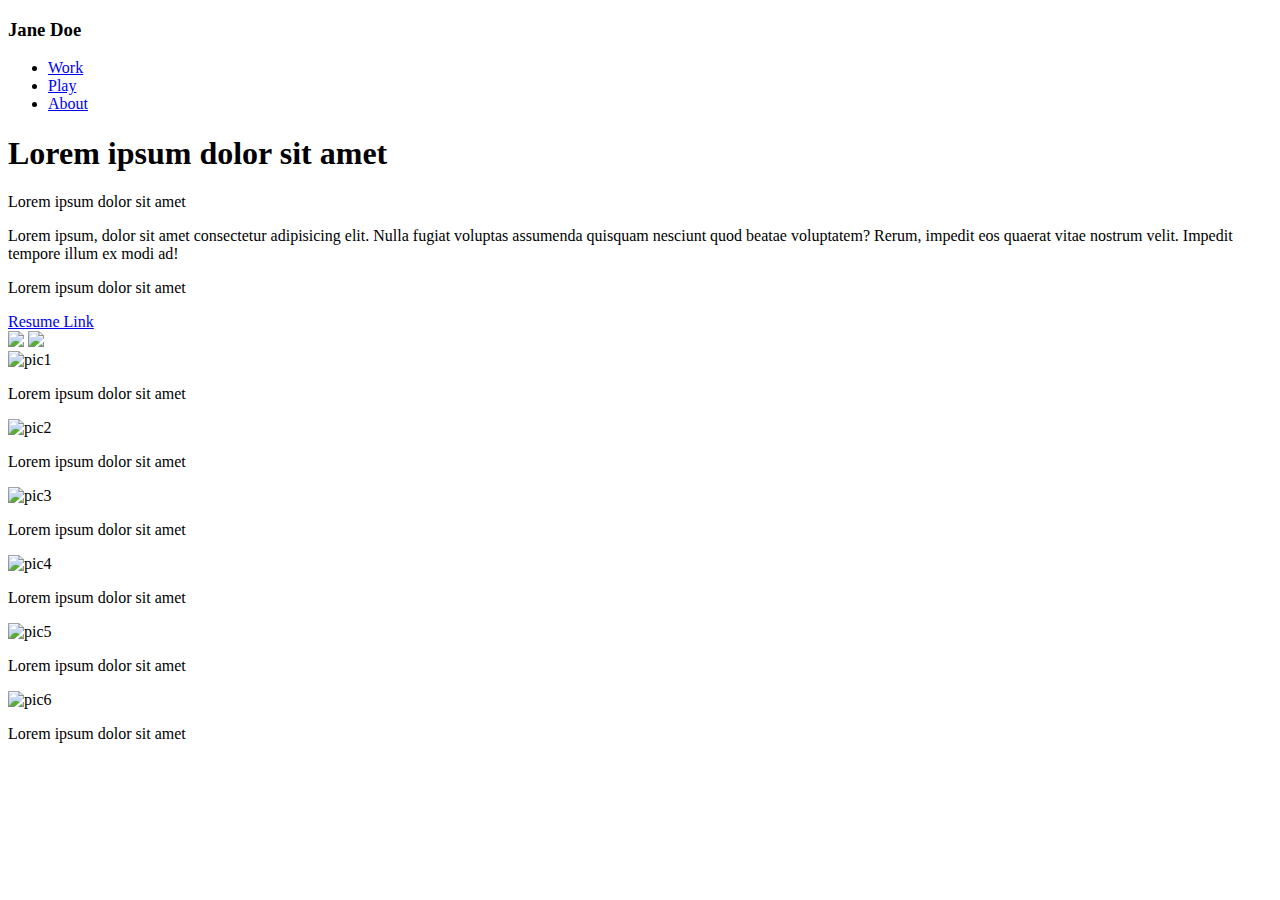
==== index.html @ a834010e "Mobile version 1s Draft" ====
<!DOCTYPE html>
<html lang="en">
<head>
    <meta charset="UTF-8">
    <meta name="viewport" content="width=device-width, initial-scale=1.0">
    <title>Persona</title>
    <link rel="stylesheet" href="./styles/styles.css">
</head>
<main>
    <body background="">
        <nav class="nav-bar">
            <div><h3>Jane Doe</h3></div>
            <div > 
                <ul>
                    <li><a href="#">Work</a></li>
                    <li><a href="#">Play</a></li>
                    <li><a href="#">About</a></li>
                </ul>
            </div>
        </nav>
        <header>
            <!-- __________________________________________________ -->
            <!-- __________________________________________________ -->
            <div>
                <h1>Lorem ipsum dolor sit amet </h1>
                <p>Lorem ipsum dolor sit amet</p>
                <p>Lorem ipsum, dolor sit amet consectetur adipisicing elit. Nulla fugiat voluptas assumenda quisquam nesciunt quod beatae voluptatem? Rerum, impedit eos quaerat vitae nostrum velit. Impedit tempore illum ex modi ad!</p>
                <p>Lorem ipsum dolor sit amet</p>
                <a href="#">Resume Link</a>
            </div>
            <!-- __________________________________________________ -->

            <div class="social-Media-pics">
                <img src="./images/placeholder-2.png"/>
                <img src="./images/placeholder-2.png"/>
            </div>
            <!-- __________________________________________________ -->
            <!-- __________________________________________________ -->
        </header>

        <section class="Case-study-pics"> 
            <div>
                <img src="./images/placeholder-2.png", alt="pic1">
                <p>Lorem ipsum dolor sit amet</p>
            </div>
            <div>
                <img src="./images/placeholder-2.png", alt="pic2">
                <p>Lorem ipsum dolor sit amet</p>
            </div>
            <div>
                <img src="./images/placeholder-2.png", alt="pic3">
                <p>Lorem ipsum dolor sit amet</p>
            </div>
            <div>  
                <img src="./images/placeholder-2.png", alt="pic4">
                <p>Lorem ipsum dolor sit amet</p>
            </div>
            <div>
                <img src="./images/placeholder-2.png", alt="pic5">
                <p>Lorem ipsum dolor sit amet</p>
            </div>
            <div>  
                <img src="./images/placeholder-2.png", alt="pic6">
                <p>Lorem ipsum dolor sit amet</p>
            </div>    
            <!-- __________________________________________________ -->
            <!-- __________________________________________________ -->
        </div>

        <section 1>
            
        </section>
        
    </body>
</main>

</html>
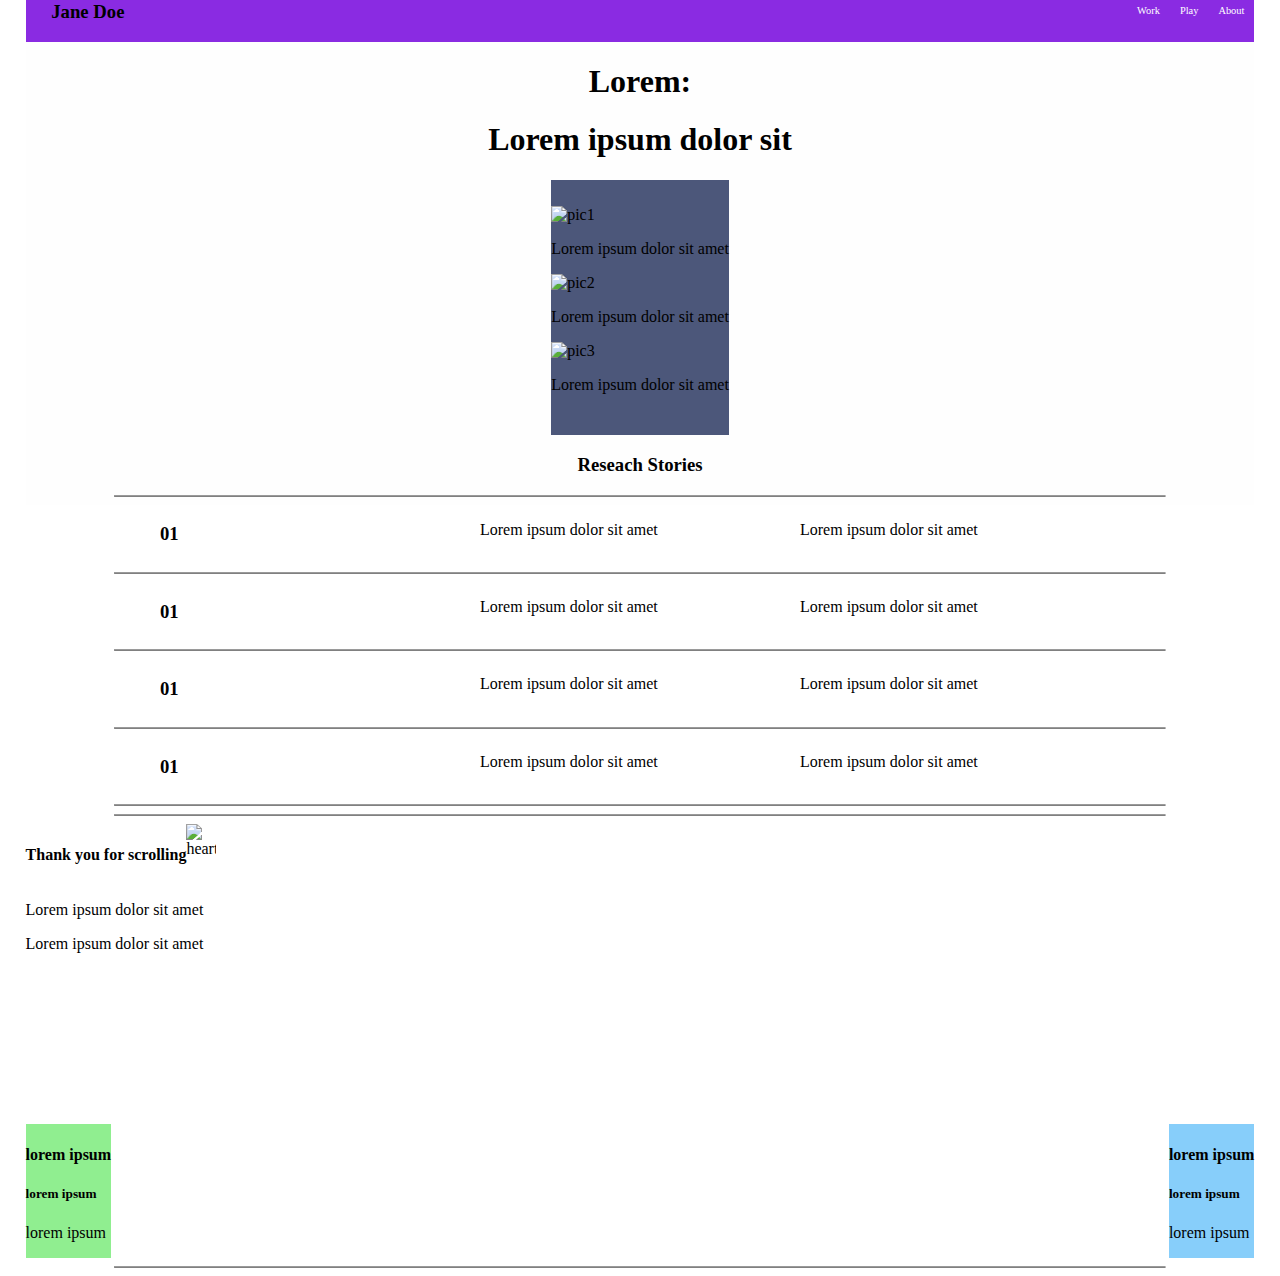
==== commit 8898aa0f: "About page - mobile" ====
--- a/index.html
+++ b/index.html
@@ -3,11 +3,13 @@
 <head>
     <meta charset="UTF-8">
     <meta name="viewport" content="width=device-width, initial-scale=1.0">
-    <title>Persona</title>
+    <title>Home</title>
     <link rel="stylesheet" href="./styles/styles.css">
 </head>
 <main>
-    <body background="">
+    <body">
+        
+        
         <nav class="nav-bar">
             <div><h3>Jane Doe</h3></div>
             <div > 
@@ -18,59 +20,109 @@
                 </ul>
             </div>
         </nav>
-        <header>
-            <!-- __________________________________________________ -->
-            <!-- __________________________________________________ -->
-            <div>
-                <h1>Lorem ipsum dolor sit amet </h1>
-                <p>Lorem ipsum dolor sit amet</p>
-                <p>Lorem ipsum, dolor sit amet consectetur adipisicing elit. Nulla fugiat voluptas assumenda quisquam nesciunt quod beatae voluptatem? Rerum, impedit eos quaerat vitae nostrum velit. Impedit tempore illum ex modi ad!</p>
-                <p>Lorem ipsum dolor sit amet</p>
-                <a href="#">Resume Link</a>
+
+        <!-- ______________________End of nav-bar____________________________ -->
+
+                    <!-- _______________________Main block for Flex___________________________ -->
+    <div class="Main-block-content">
+                <!-- ______________________Header ____________________________ -->
+                <header>
+
+                    <div>
+                        <h1>Lorem:</h1>
+                        <h1>Lorem ipsum dolor sit <h1>               
+                    </div>
+                    <!-- __________________________________________________ -->
+                </header>
+
+                <div class="Case-study-pics"> 
+                    <div>
+                        <img src="./images/placeholder-2.png", alt="pic1">
+                        <p>Lorem ipsum dolor sit amet</p>
+                    </div>
+                    <div>
+                        <img src="./images/placeholder-2.png", alt="pic2">
+                        <p>Lorem ipsum dolor sit amet</p>
+                    </div>
+                    <div>
+                        <img src="./images/placeholder-2.png", alt="pic3">
+                        <p>Lorem ipsum dolor sit amet</p>
+                    </div>
+                    
+                    <!-- __________________________________________________ -->
+                    <!-- __________________________________________________ -->
+                </div>
+
+                <section class="reseach-stories-section">
+                    
+                    <div class="reseach-stories"><h3>Reseach Stories</h3></div>
+                    <hr>
+        </div>
+            
+            <!-- flex box aplied -->
+            <div class="substory-index">
+                <div class="column-1">   <h3>01</h3>   </div>
+                <div class="column-1"> <p>Lorem ipsum dolor sit amet</p></div>
+                <div class="column-1"><p>Lorem ipsum dolor sit amet</p></div>
             </div>
-            <!-- __________________________________________________ -->
+            <!-- -------- -->
+            <hr>
+             <!-- flex box aplied -->
+             <div class="substory-index">
+                <div class="column-1">   <h3>01</h3>   </div>
+                <div class="column-1"> <p>Lorem ipsum dolor sit amet</p></div>
+                <div class="column-1"><p>Lorem ipsum dolor sit amet</p></div>
+            </div>
+            <!-- -------- -->
+            <hr>
+             <!-- flex box aplied -->
+             <div class="substory-index">
+                <div class="column-1">   <h3>01</h3>   </div>
+                <div class="column-1"> <p>Lorem ipsum dolor sit amet</p></div>
+                <div class="column-1"><p>Lorem ipsum dolor sit amet</p></div>
+            </div>
+           <!-- -------- -->
+            <hr>
+             <!-- flex box aplied -->
+             <div class="substory-index">
+                <div class="column-1">   <h3>01</h3>   </div>
+                <div class="column-1"> <p>Lorem ipsum dolor sit amet</p></div>
+                <div class="column-1"><p>Lorem ipsum dolor sit amet</p></div>
+            </div>
+            <hr>
+            <hr>
+           <!-- -------- -->
+        </section>
+       
+        <section class="thank-you-for-scrolling">
+            <div class="flexBox-story">
+                
+                <div><h4>Thank you for scrolling</h4></div>
+                <img id="hearth" src="./images/placeholder-2.png", alt="heart"/>
+            </div>
+            <div><p>Lorem ipsum dolor sit amet</p></div>
+            <div><p>Lorem ipsum dolor sit amet</p><div>
+        </section>
 
-            <div class="social-Media-pics">
-                <img src="./images/placeholder-2.png"/>
-                <img src="./images/placeholder-2.png"/>
+        <footer>
+            <div class="footer1">
+                <h4>lorem ipsum</h4>
+                <h5>lorem ipsum</h5>
+                <p>lorem ipsum</p>
             </div>
-            <!-- __________________________________________________ -->
-            <!-- __________________________________________________ -->
-        </header>
-
-        <section class="Case-study-pics"> 
-            <div>
-                <img src="./images/placeholder-2.png", alt="pic1">
-                <p>Lorem ipsum dolor sit amet</p>
+            <div class="footer2">
+                <h4>lorem ipsum</h4>
+                <h5>lorem ipsum</h5>
+                <p>lorem ipsum</p>
             </div>
-            <div>
-                <img src="./images/placeholder-2.png", alt="pic2">
-                <p>Lorem ipsum dolor sit amet</p>
-            </div>
-            <div>
-                <img src="./images/placeholder-2.png", alt="pic3">
-                <p>Lorem ipsum dolor sit amet</p>
-            </div>
-            <div>  
-                <img src="./images/placeholder-2.png", alt="pic4">
-                <p>Lorem ipsum dolor sit amet</p>
-            </div>
-            <div>
-                <img src="./images/placeholder-2.png", alt="pic5">
-                <p>Lorem ipsum dolor sit amet</p>
-            </div>
-            <div>  
-                <img src="./images/placeholder-2.png", alt="pic6">
-                <p>Lorem ipsum dolor sit amet</p>
-            </div>    
-            <!-- __________________________________________________ -->
-            <!-- __________________________________________________ -->
+            
+        </footer>
+        <div>
+            <hr>
         </div>
 
-        <section 1>
-            
-        </section>
-        
+
+    
     </body>
 </main>
 
--- a/styles/styles.css
+++ b/styles/styles.css
@@ -0,0 +1,212 @@
+body{
+    margin:0;
+    padding:0 2vw;
+}
+.Main-block-content{
+    
+    display: flex;
+    flex-flow: column;
+    align-items: center;
+    margin:0;
+    background-color:#fefefe;
+
+}
+
+
+.nav-bar{
+    background-color: blueviolet;
+    display: flex;
+    justify-content: space-between;
+}
+
+.nav-bar ul {
+    margin-top: 0;
+    display: flex;
+    justify-content: space-around;
+    list-style-type: none;
+
+}
+
+.nav-bar h3{
+    margin-top: 0.1vh;
+    margin-left: 2vw;
+}
+
+.nav-bar a{
+    font-size: 1.3ch;
+    color: white;
+    padding: 10px;
+    text-decoration: none;
+}
+
+
+section {
+    margin: 0;
+    padding: 0;
+}
+header{
+    /* height: 30vh; */
+}
+
+h1{
+    text-align: center;
+}
+ 
+ header p{
+    text-align: center;
+}
+
+#justify-text-mobile{
+    padding: 3vw;
+    text-align: justify;
+}
+
+
+header:nth-child(2){
+    text-align: center;
+}
+
+.Case-study-pics{
+    background-color:rgb(76, 87, 122);
+    padding: 2vw 0;
+    display: flex;
+    flex-direction: column;
+    align-items: center;
+    /* flex-wrap: wrap; */
+    justify-content: space-evenly;
+}
+
+.Case-study-pics img{
+    width: 96vw;
+    height: 20vh;
+}
+
+.social-Media-pics img{
+    padding-top: 2vh;
+    width: 30px;
+    height: 30px;
+    padding-bottom: 5vh;
+}
+
+/* -----sectio : reseach-stories-section - index --------- */
+
+/* .substory-index{
+    display: flex;
+    flex-direction: column;
+    
+} */
+
+
+
+
+/* targets Reseach stories title */
+.reseach-stories{
+    /* color: blue;
+    font-size: 3vh;
+    text-align: center; */
+}
+
+hr{
+    width:82vw;
+    border-bottom: 1px solid;
+    
+}
+
+.column-1{
+    width:25vw;
+    margin:0;
+}
+.column-2{
+    width:50vw;
+    margin:0;
+}
+.column-3{
+    width:25vw;
+    margin:0;
+}
+
+
+.substory-index{
+        display: flex;
+        flex-direction: row;
+        justify-content: center;
+        flex-wrap: wrap;
+}
+
+
+
+
+.reseach-stories-section h3{
+    text-align: center;
+}
+
+
+#hearth{
+    width:30px;
+    height: 30px;
+}
+.thank-you-for-scrolling{
+    height: 300px;
+    width:300px;
+    background:url(`E:/Picture,icons/landscape-lights-sunset-sea-bay-hotel-358923-wallhere.com.jpg`);
+    background-size: contain;
+    
+}
+
+.flexBox-story{
+    display: flex;
+    flex-direction: row;
+}
+
+footer{
+    display: flex;
+    flex-direction: row;
+    justify-content: space-between;
+}
+.footer1{
+    background-color:lightgreen;
+    widows: 25vw;
+}
+
+
+.footer2{
+    background-color:lightskyblue;
+    widows: 25vw;
+}
+
+
+/* About page CSS */
+
+#hero-picture{
+    padding-bottom:5vh;
+}
+
+#hero-picture img{
+    width:190px;
+    height: 190px;
+    border-radius:50%
+
+}
+
+.about-myStory{
+    background-color:lightgray;
+
+}
+
+.about-myStory img{
+    width: 75vw;
+    height: 20vh;
+}
+
+
+/* _________About Style___________-- */
+
+
+.about-main-content{
+    background-color: forestgreen;
+}
+
+.about-main-content img{
+    width: 96vw;
+    height: 20vh;
+}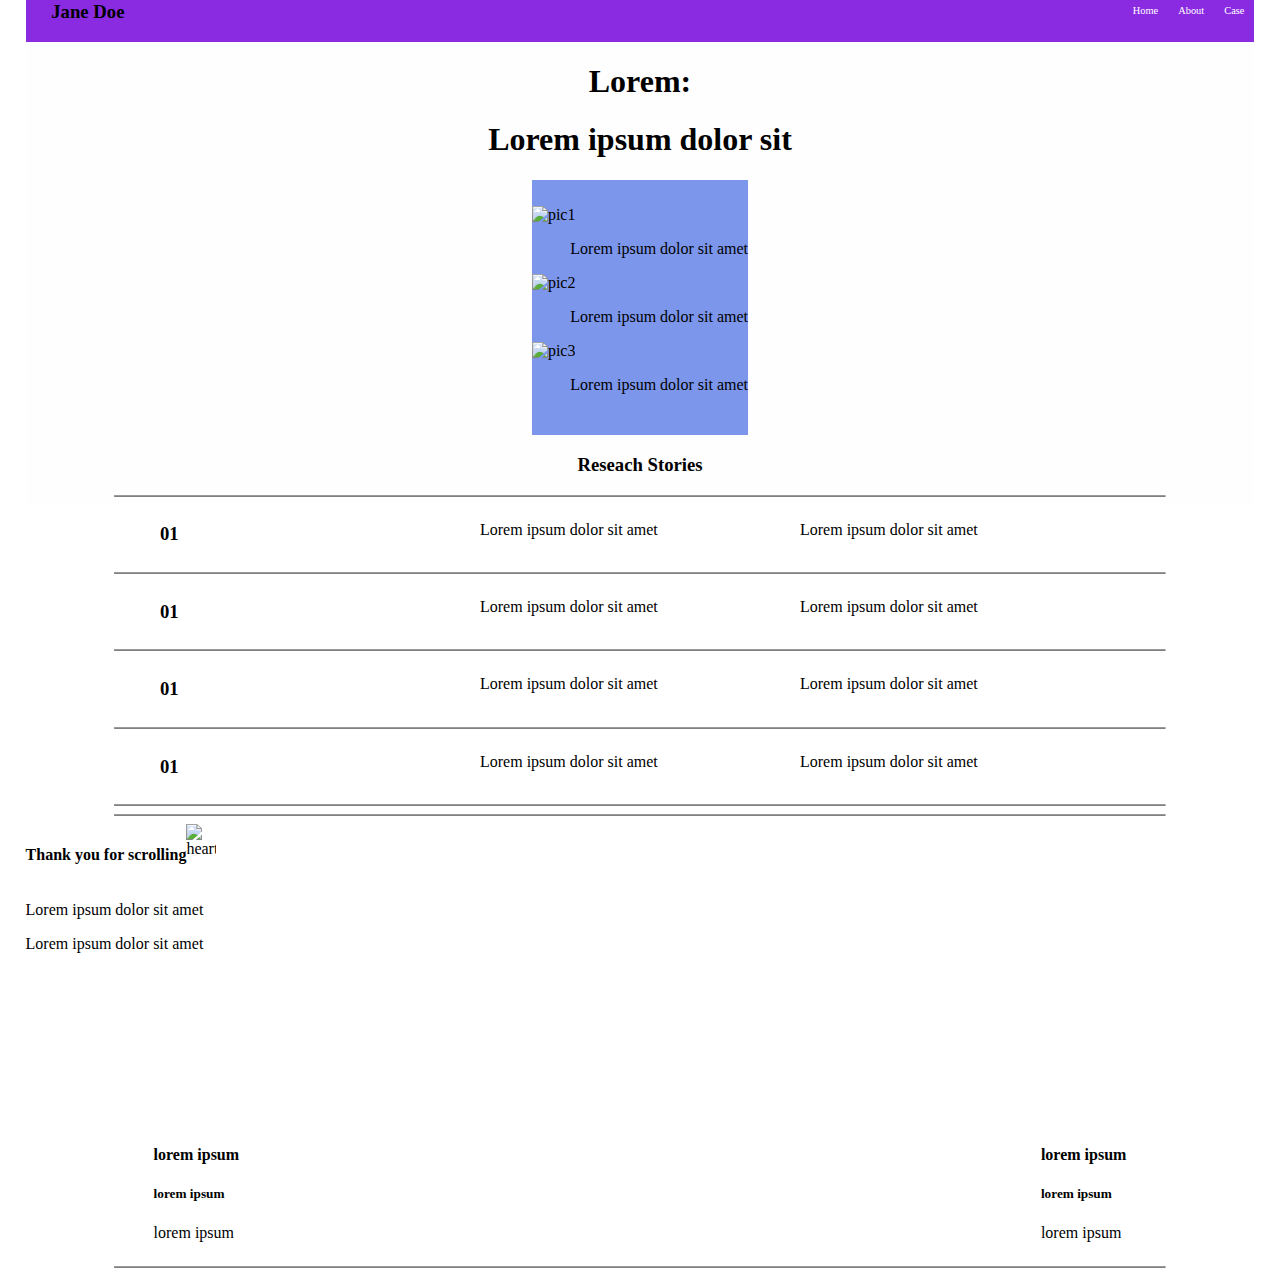
==== commit c070758c: "live links" ====
--- a/index.html
+++ b/index.html
@@ -14,9 +14,9 @@
             <div><h3>Jane Doe</h3></div>
             <div > 
                 <ul>
-                    <li><a href="#">Work</a></li>
-                    <li><a href="#">Play</a></li>
-                    <li><a href="#">About</a></li>
+                    <li><a href="index.html">Home</a></li>
+                <li><a href="about.html">About</a></li>
+                <li><a href="case.html">Case</a></li>
                 </ul>
             </div>
         </nav>
--- a/styles/styles.css
+++ b/styles/styles.css
@@ -67,7 +67,7 @@
 }
 
 .Case-study-pics{
-    background-color:rgb(76, 87, 122);
+    background-color:rgb(124, 150, 236);
     padding: 2vw 0;
     display: flex;
     flex-direction: column;
@@ -78,7 +78,18 @@
 
 .Case-study-pics img{
     width: 96vw;
-    height: 20vh;
+    height: 25vh;
+}
+
+.Case-study-pics h3,
+.Case-study-pics p{
+    padding-left: 3vw;
+}
+
+
+.case-big-padding{
+    padding-bottom: 15vh;
+
 }
 
 .social-Media-pics img{
@@ -148,8 +159,9 @@
 .thank-you-for-scrolling{
     height: 300px;
     width:300px;
-    background:url(`E:/Picture,icons/landscape-lights-sunset-sea-bay-hotel-358923-wallhere.com.jpg`);
+    background:url(../images/placeholder-2.png);
     background-size: contain;
+    background-repeat: no-repeat;
     
 }
 
@@ -164,14 +176,16 @@
     justify-content: space-between;
 }
 .footer1{
-    background-color:lightgreen;
+    /* background-color:lightgreen; */
     widows: 25vw;
+    padding-left: 10vw;
 }
 
 
 .footer2{
-    background-color:lightskyblue;
+    /* background-color:lightskyblue; */
     widows: 25vw;
+    padding-right: 10vw;
 }
 
 
@@ -209,4 +223,32 @@
 .about-main-content img{
     width: 96vw;
     height: 20vh;
+}
+
+
+.about-workWith-passion img{
+    padding:4vw 0;
+    width:50vw;
+    height:50vw;
+    
+}
+
+
+.about-workWith-passion{
+    display: flex;
+    flex-flow: column;
+    align-items: center;
+}
+
+.textClass{
+    padding:5vw;
+}
+
+.about-bot-H1{
+    background-color:black;
+    color:goldenrod;
+    height: 30vw;
+    display: flex;
+    align-items: center;
+    justify-content:center;
 }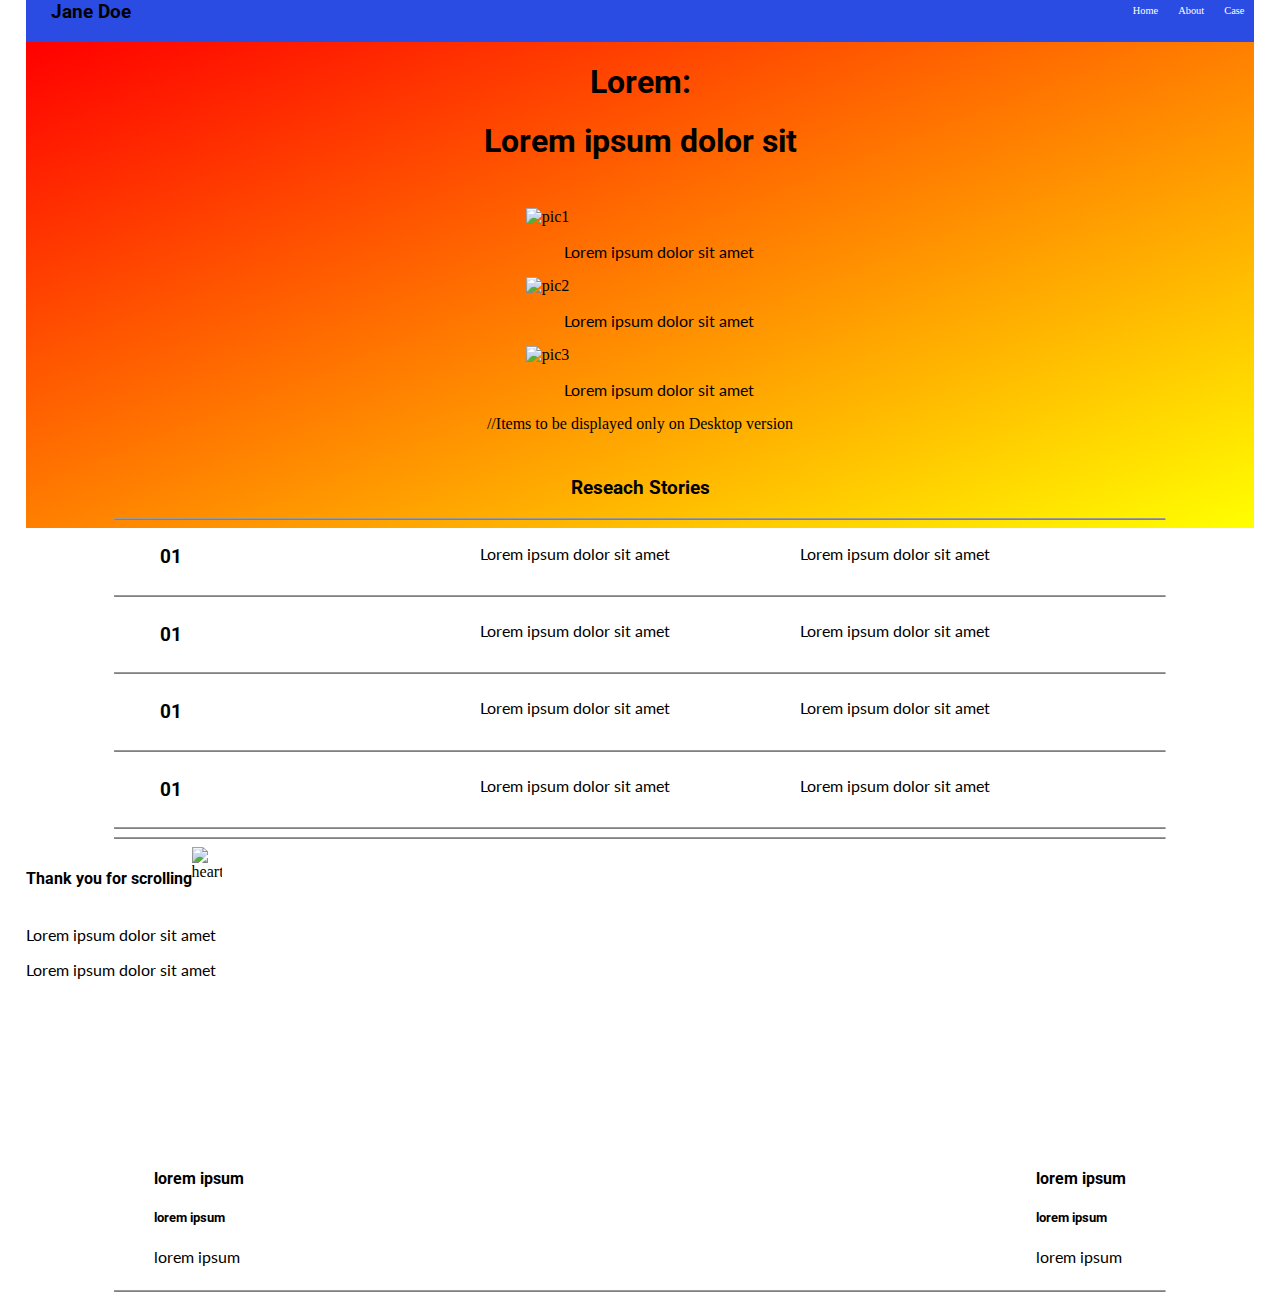
==== commit 24d0a101: "adds fonts" ====
--- a/index.html
+++ b/index.html
@@ -5,6 +5,11 @@
     <meta name="viewport" content="width=device-width, initial-scale=1.0">
     <title>Home</title>
     <link rel="stylesheet" href="./styles/styles.css">
+    <link rel="preconnect" href="https://fonts.gstatic.com">
+    <link href="https://fonts.googleapis.com/css2?family=Roboto+Mono:wght@500&family=Roboto:ital,wght@0,400;0,500;0,700;0,900;1,300;1,400;1,500;1,700&display=swap" rel="stylesheet">
+    <link rel="preconnect" href="https://fonts.gstatic.com">
+    <link href="https://fonts.googleapis.com/css2?family=Lato:ital,wght@0,100;0,300;0,400;0,700;0,900;1,100;1,300;1,400;1,700;1,900&display=swap" rel="stylesheet">
+
 </head>
 <main>
     <body">
@@ -47,6 +52,18 @@
                     <div>
                         <img src="./images/placeholder-2.png", alt="pic3">
                         <p>Lorem ipsum dolor sit amet</p>
+                    </div>
+                    
+                    //Items to be displayed only on Desktop version 
+                    <div class="extra-items">
+                        <div>
+                            <img src="./images/placeholder-2.png", alt="pic3">
+                            <p>Lorem ipsum dolor sit amet</p>
+                        </div>
+                        <div>
+                            <img src="./images/placeholder-2.png", alt="pic3">
+                            <p>Lorem ipsum dolor sit amet</p>
+                        </div>
                     </div>
                     
                     <!-- __________________________________________________ -->
--- a/styles/styles.css
+++ b/styles/styles.css
@@ -1,6 +1,10 @@
+@import url('https://fonts.googleapis.com/css2?family=Roboto+Mono:wght@500&family=Roboto:ital,wght@0,400;0,500;0,700;0,900;1,300;1,400;1,500;1,700&display=swap');
+@import url('https://fonts.googleapis.com/css2?family=Lato:ital,wght@0,100;0,300;0,400;0,700;0,900;1,100;1,300;1,400;1,700;1,900&display=swap');
+
 body{
     margin:0;
     padding:0 2vw;
+    /* background-image: linear-gradient(to right, red , yellow); */
 }
 .Main-block-content{
     
@@ -8,13 +12,18 @@
     flex-flow: column;
     align-items: center;
     margin:0;
-    background-color:#fefefe;
-
-}
+    background-image: linear-gradient(to bottom right, red, yellow)
+
+}
+
+
+/* aplying font to the page */
+h1,h2,h3,h4,h5,h6{font-family: roboto;}
+p{font-family: Lato;}
 
 
 .nav-bar{
-    background-color: blueviolet;
+    background-color: rgb(43, 76, 226);
     display: flex;
     justify-content: space-between;
 }
@@ -67,7 +76,7 @@
 }
 
 .Case-study-pics{
-    background-color:rgb(124, 150, 236);
+    /* background-color:rgb(124, 150, 236); */
     padding: 2vw 0;
     display: flex;
     flex-direction: column;
@@ -245,10 +254,27 @@
 }
 
 .about-bot-H1{
-    background-color:black;
+    
     color:goldenrod;
     height: 30vw;
     display: flex;
     align-items: center;
     justify-content:center;
-}+}
+
+.extra-items{
+    display: none;
+}
+
+/* @media only screen and (min-width : 321px) {
+    .Case-study-pics img{
+        width: 96vw;
+        height: 30vh;
+    }
+} */
+
+
+
+@media only screen and (min-device-width : 768px) and (max-device-width : 1024px) {
+
+    }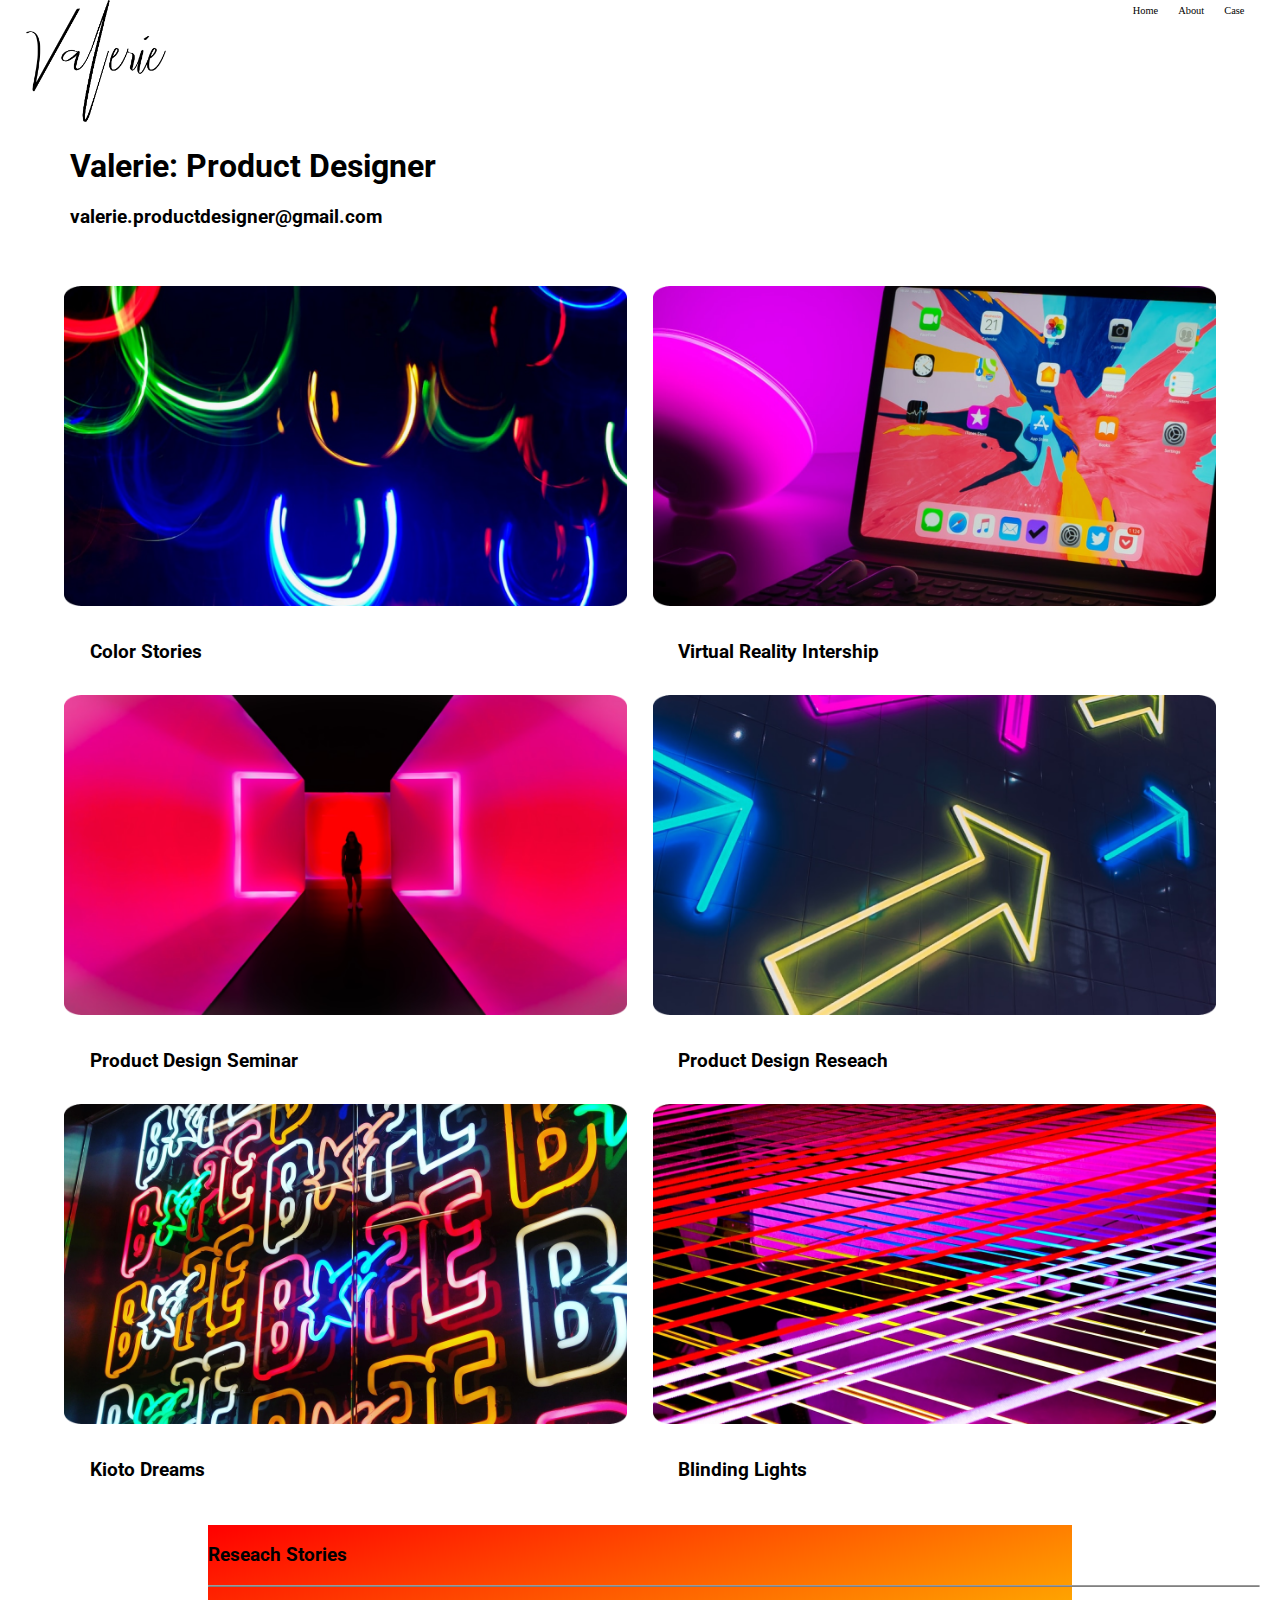
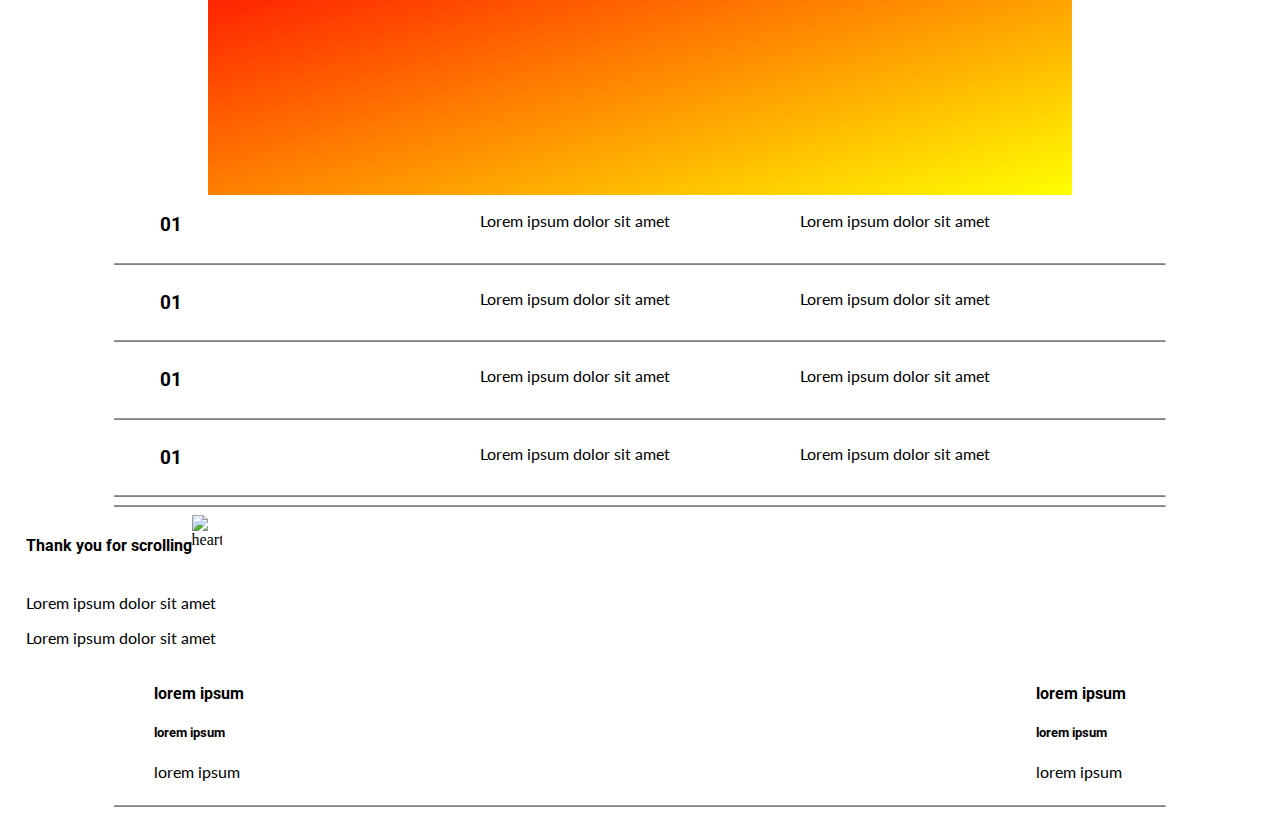
==== commit dfd2708c: "Pictures added" ====
--- a/index.html
+++ b/index.html
@@ -16,7 +16,7 @@
         
         
         <nav class="nav-bar">
-            <div><h3>Jane Doe</h3></div>
+            <div><img src="./images/valerie.png", alt="logo"></div>
             <div > 
                 <ul>
                     <li><a href="index.html">Home</a></li>
@@ -34,35 +34,40 @@
                 <header>
 
                     <div>
-                        <h1>Lorem:</h1>
-                        <h1>Lorem ipsum dolor sit <h1>               
+                        <h1>Valerie: Product Designer</h1>
+                        <h3>valerie.productdesigner@gmail.com</h3>               
                     </div>
                     <!-- __________________________________________________ -->
                 </header>
 
                 <div class="Case-study-pics"> 
                     <div>
-                        <img src="./images/placeholder-2.png", alt="pic1">
-                        <p>Lorem ipsum dolor sit amet</p>
+                        <img src="./images/Home Page/4.png", alt="baloons">
+                        <h3>Color Stories</h3>
                     </div>
                     <div>
-                        <img src="./images/placeholder-2.png", alt="pic2">
-                        <p>Lorem ipsum dolor sit amet</p>
+                        <img src="./images/Home Page/1.png", alt="laptop-colors">
+                        <h3>Virtual Reality Intership</h3>
                     </div>
                     <div>
-                        <img src="./images/placeholder-2.png", alt="pic3">
-                        <p>Lorem ipsum dolor sit amet</p>
+                        <img src="./images/Home Page/2.png", alt="pic3">
+                        <h3>Product Design Seminar</h3>
                     </div>
+
+                    <div id="extra-pic">
+                        <img src="./images/Home Page/6.png", alt="pic3">
+                        <h3>Product Design Reseach</h3>
+                    </div class="extra-items">
                     
-                    //Items to be displayed only on Desktop version 
+                    <!-- Items to be displayed only on Desktop version  -->
                     <div class="extra-items">
                         <div>
-                            <img src="./images/placeholder-2.png", alt="pic3">
-                            <p>Lorem ipsum dolor sit amet</p>
+                            <img src="./images/Home Page/3.png", alt="pic3">
+                            <h3>Kioto Dreams</h3>
                         </div>
                         <div>
-                            <img src="./images/placeholder-2.png", alt="pic3">
-                            <p>Lorem ipsum dolor sit amet</p>
+                            <img src="./images/Home Page/5.png", alt="pic3">
+                            <h3>Blinding Lights</h3>
                         </div>
                     </div>
                     
@@ -119,21 +124,22 @@
             </div>
             <div><p>Lorem ipsum dolor sit amet</p></div>
             <div><p>Lorem ipsum dolor sit amet</p><div>
+        
+
+            <footer>
+                <div class="footer1">
+                    <h4>lorem ipsum</h4>
+                    <h5>lorem ipsum</h5>
+                    <p>lorem ipsum</p>
+                </div>
+                <div class="footer2">
+                    <h4>lorem ipsum</h4>
+                    <h5>lorem ipsum</h5>
+                    <p>lorem ipsum</p>
+                </div>
+            
+            </footer>
         </section>
-
-        <footer>
-            <div class="footer1">
-                <h4>lorem ipsum</h4>
-                <h5>lorem ipsum</h5>
-                <p>lorem ipsum</p>
-            </div>
-            <div class="footer2">
-                <h4>lorem ipsum</h4>
-                <h5>lorem ipsum</h5>
-                <p>lorem ipsum</p>
-            </div>
-            
-        </footer>
         <div>
             <hr>
         </div>
--- a/styles/styles.css
+++ b/styles/styles.css
@@ -12,7 +12,7 @@
     flex-flow: column;
     align-items: center;
     margin:0;
-    background-image: linear-gradient(to bottom right, red, yellow)
+    /* background-image: linear-gradient(to bottom right, red, yellow) */
 
 }
 
@@ -21,9 +21,15 @@
 h1,h2,h3,h4,h5,h6{font-family: roboto;}
 p{font-family: Lato;}
 
+nav img{
+    width:11vw;
+    height: 9.5vw;
+    /* width: */
+
+}
 
 .nav-bar{
-    background-color: rgb(43, 76, 226);
+    /* background-color: rgb(43, 76, 226); */
     display: flex;
     justify-content: space-between;
 }
@@ -43,7 +49,7 @@
 
 .nav-bar a{
     font-size: 1.3ch;
-    color: white;
+    color: Black;
     padding: 10px;
     text-decoration: none;
 }
@@ -53,12 +59,11 @@
     margin: 0;
     padding: 0;
 }
-header{
-    /* height: 30vh; */
-}
-
-h1{
-    text-align: center;
+header {
+    width: 89vw;}
+
+h1,h3{
+    text-align: left;
 }
  
  header p{
@@ -86,6 +91,7 @@
 }
 
 .Case-study-pics img{
+
     width: 96vw;
     height: 25vh;
 }
@@ -154,7 +160,11 @@
 }
 
 
-
+.reseach-stories-section{
+    height: 30vh;
+    width: 96vh;
+    background-image: linear-gradient(to bottom right, red, yellow);
+}
 
 .reseach-stories-section h3{
     text-align: center;
@@ -166,9 +176,9 @@
     height: 30px;
 }
 .thank-you-for-scrolling{
-    height: 300px;
-    width:300px;
-    background:url(../images/placeholder-2.png);
+    
+    height: auto;
+    width: 96vw;
     background-size: contain;
     background-repeat: no-repeat;
     
@@ -262,6 +272,11 @@
     justify-content:center;
 }
 
+
+#extra-pic{
+    display: none;
+}
+
 .extra-items{
     display: none;
 }
@@ -274,7 +289,42 @@
 } */
 
 
-
-@media only screen and (min-device-width : 768px) and (max-device-width : 1024px) {
-
-    }+@media screen and (min-width : 1024px){
+
+
+    .Main-block-content{
+
+   
+        /* background-image: linear-gradient(to bottom right, rgba(72, 255, 0, 0.603), rgb(24, 67, 209)) */
+    
+    }
+
+
+     .Case-study-pics img{
+        padding:1vw;
+        width:44vw;
+        height:25vw;
+    }
+
+    .Case-study-pics{
+        display: flex;
+        flex-wrap: wrap;
+        flex-direction: row;
+        justify-content: center;
+    }
+
+    .extra-items{
+        display: flex;
+        justify-content: center;
+    }
+
+    #extra-pic{
+        display:block;
+        
+    }
+    
+    .reseach-stories h3{
+        text-align:left;
+
+    }
+}
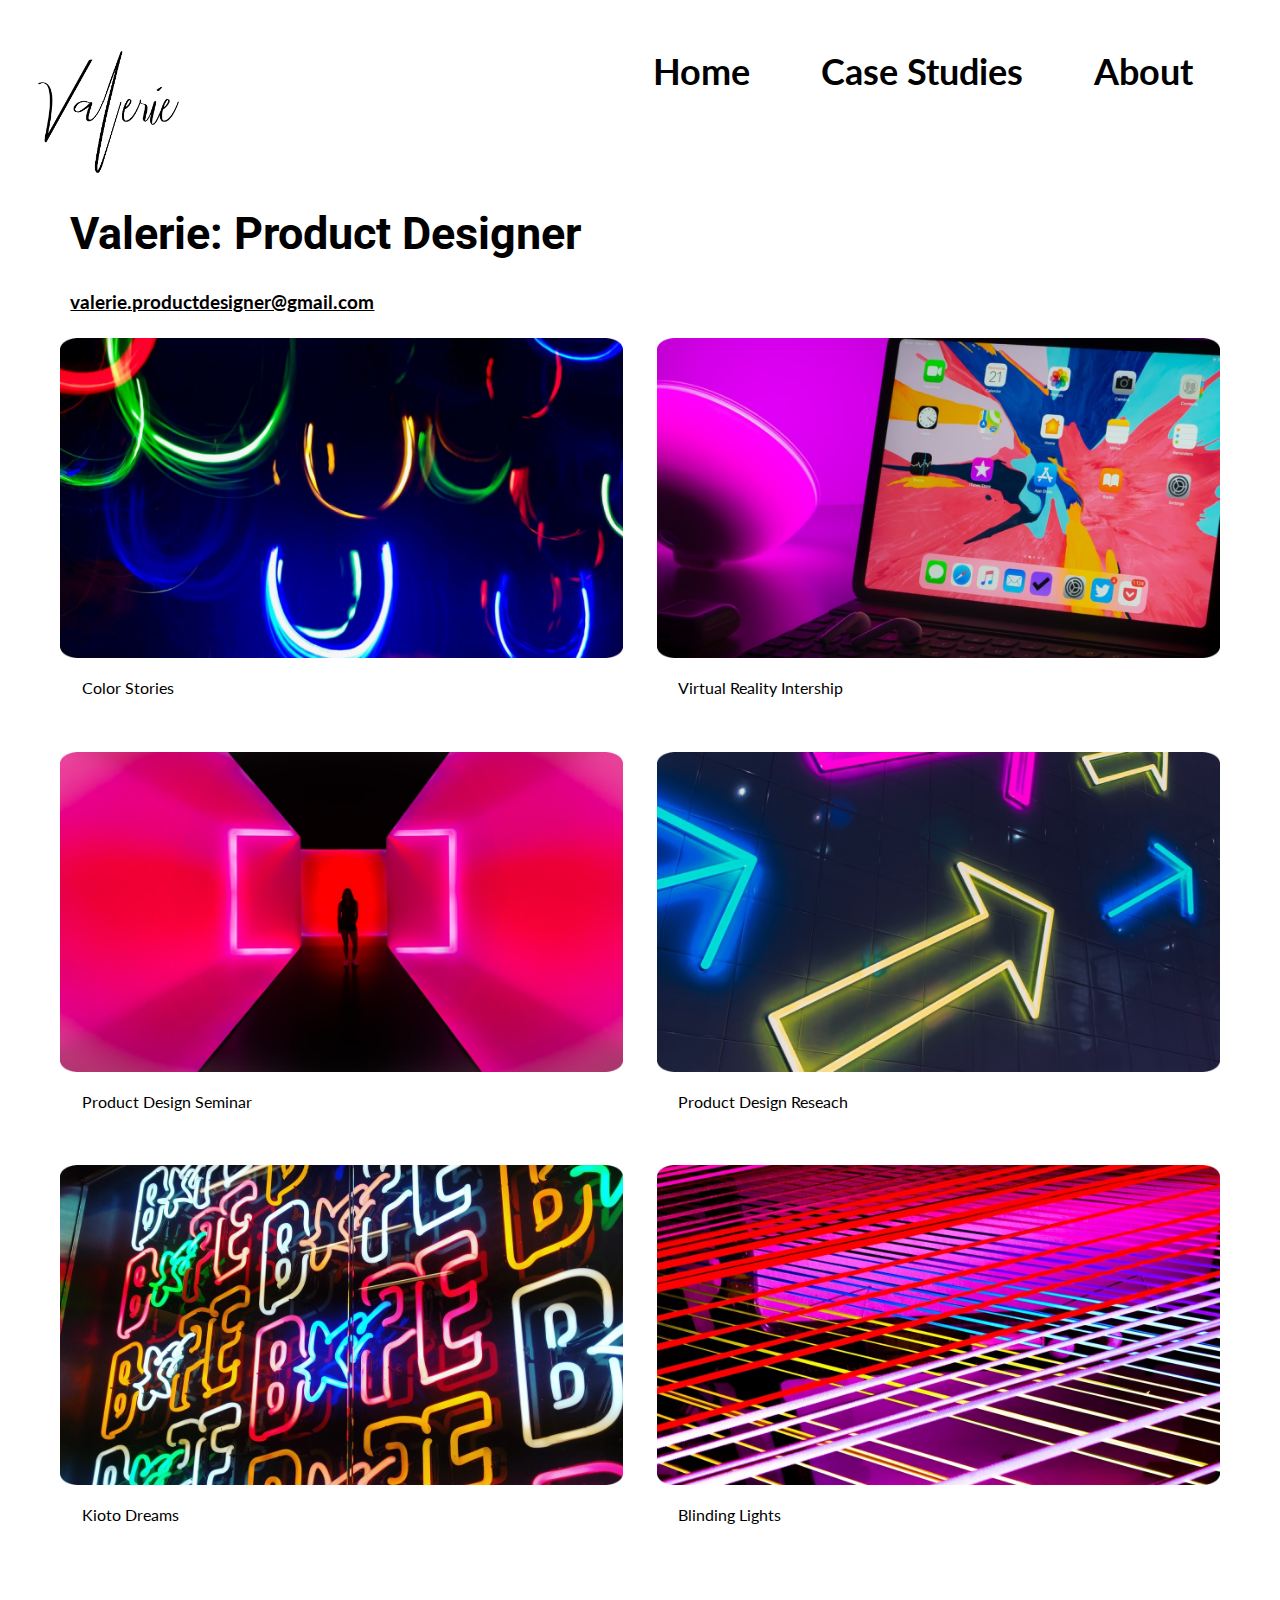
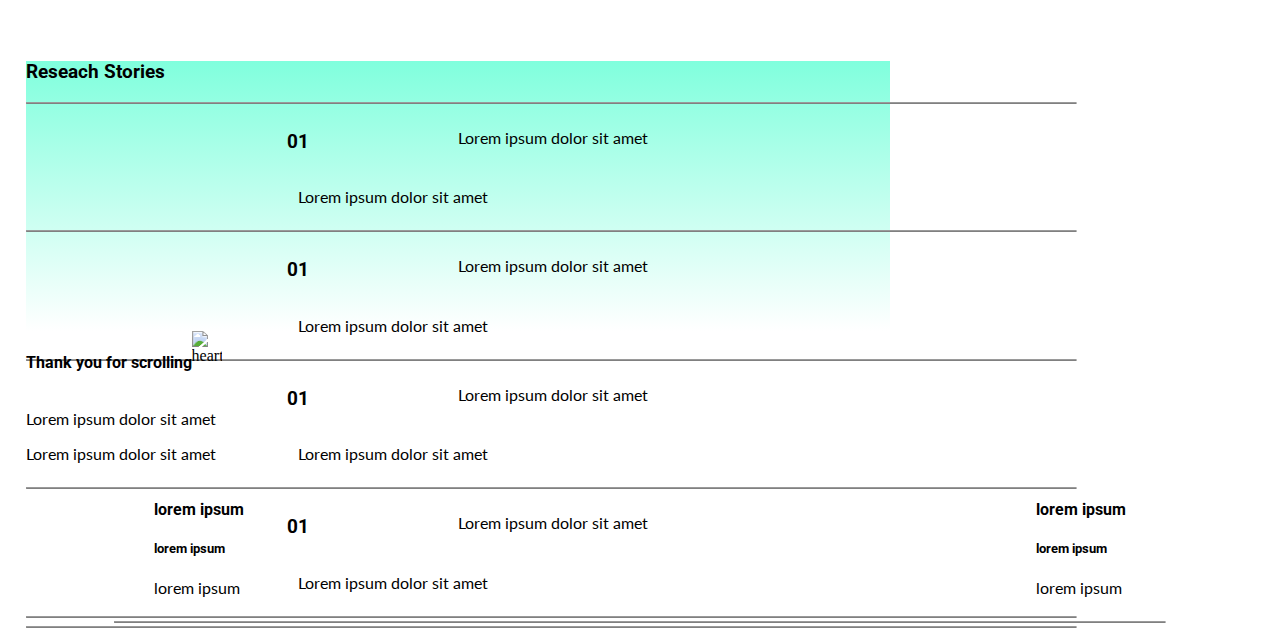
==== commit b133e562: "About page paragraph and hero photo[C" ====
--- a/index.html
+++ b/index.html
@@ -20,8 +20,9 @@
             <div > 
                 <ul>
                     <li><a href="index.html">Home</a></li>
-                <li><a href="about.html">About</a></li>
-                <li><a href="case.html">Case</a></li>
+                    <li><a href="case.html">Case Studies</a></li>
+                    <li><a href="about.html">About</a></li>
+                
                 </ul>
             </div>
         </nav>
@@ -35,7 +36,7 @@
 
                     <div>
                         <h1>Valerie: Product Designer</h1>
-                        <h3>valerie.productdesigner@gmail.com</h3>               
+                        <a href="http://">valerie.productdesigner@gmail.com<a>               
                     </div>
                     <!-- __________________________________________________ -->
                 </header>
@@ -43,31 +44,31 @@
                 <div class="Case-study-pics"> 
                     <div>
                         <img src="./images/Home Page/4.png", alt="baloons">
-                        <h3>Color Stories</h3>
+                        <p>Color Stories</p>
                     </div>
                     <div>
                         <img src="./images/Home Page/1.png", alt="laptop-colors">
-                        <h3>Virtual Reality Intership</h3>
+                        <p>Virtual Reality Intership</p>
                     </div>
                     <div>
                         <img src="./images/Home Page/2.png", alt="pic3">
-                        <h3>Product Design Seminar</h3>
+                        <p>Product Design Seminar</p>
                     </div>
 
                     <div id="extra-pic">
                         <img src="./images/Home Page/6.png", alt="pic3">
-                        <h3>Product Design Reseach</h3>
+                        <p>Product Design Reseach</p>
                     </div class="extra-items">
                     
                     <!-- Items to be displayed only on Desktop version  -->
                     <div class="extra-items">
                         <div>
                             <img src="./images/Home Page/3.png", alt="pic3">
-                            <h3>Kioto Dreams</h3>
+                            <p>Kioto Dreams</p>
                         </div>
                         <div>
                             <img src="./images/Home Page/5.png", alt="pic3">
-                            <h3>Blinding Lights</h3>
+                            <p>Blinding Lights</p>
                         </div>
                     </div>
                     
@@ -75,11 +76,11 @@
                     <!-- __________________________________________________ -->
                 </div>
 
-                <section class="reseach-stories-section">
-                    
-                    <div class="reseach-stories"><h3>Reseach Stories</h3></div>
-                    <hr>
-        </div>
+        <section class="reseach-stories-section">
+            
+            <div class="reseach-stories"><h3>Reseach Stories</h3></div>
+            <hr>
+        
             
             <!-- flex box aplied -->
             <div class="substory-index">
--- a/styles/styles.css
+++ b/styles/styles.css
@@ -21,14 +21,11 @@
 h1,h2,h3,h4,h5,h6{font-family: roboto;}
 p{font-family: Lato;}
 
-nav img{
-    width:11vw;
-    height: 9.5vw;
-    /* width: */
-
-}
+
 
 .nav-bar{
+    padding-right: 2vw;
+    padding-top: 3vw;
     /* background-color: rgb(43, 76, 226); */
     display: flex;
     justify-content: space-between;
@@ -39,7 +36,22 @@
     display: flex;
     justify-content: space-around;
     list-style-type: none;
-
+}
+
+nav img{
+    padding:1vw 0 0 1vw;
+    width:30vw;
+    height: 20vw;
+    /* width: */
+
+}
+
+
+.nav-bar li{
+    font-family: 'Lato';
+    font-size: 1em;
+    font-weight: 700;
+    padding: 0 2vw;
 }
 
 .nav-bar h3{
@@ -62,8 +74,21 @@
 header {
     width: 89vw;}
 
-h1,h3{
+
+header h1{
+    font-size: 3.5vw;
+    font-weight: 600
+    text-align:left;
+}
+
+header a{
+    font-family: lato;
+    color:black;
+    font-size: 1.5vw;
+    font-weight: 700;
     text-align: left;
+}
+    
 }
  
  header p{
@@ -96,8 +121,10 @@
     height: 25vh;
 }
 
-.Case-study-pics h3,
+
 .Case-study-pics p{
+    padding:-10px;
+    text-align: left;
     padding-left: 3vw;
 }
 
@@ -163,7 +190,7 @@
 .reseach-stories-section{
     height: 30vh;
     width: 96vh;
-    background-image: linear-gradient(to bottom right, red, yellow);
+    background-image: linear-gradient(#80FFDD, White);
 }
 
 .reseach-stories-section h3{
@@ -215,8 +242,8 @@
 }
 
 #hero-picture img{
-    width:190px;
-    height: 190px;
+    width: 50vw;
+    height: 50vw;
     border-radius:50%
 
 }
@@ -288,7 +315,7 @@
     }
 } */
 
-
+/* ________________ Media query for Desktop ___________________ */
 @media screen and (min-width : 1024px){
 
 
@@ -299,9 +326,16 @@
     
     }
 
+    nav img{
+        width:11vw;
+        height: 9.5vw;
+        /* width: */
+    
+    }
+
 
      .Case-study-pics img{
-        padding:1vw;
+        padding:0 1.3vw;
         width:44vw;
         height:25vw;
     }
@@ -327,4 +361,24 @@
         text-align:left;
 
     }
-}
+
+    .Case-study-pics div{
+        padding-bottom: 3vw;
+    }
+
+    .nav-bar li{
+        font-family: 'Lato';
+        font-size: 3em;
+        font-weight: 700;
+        padding: 0 2vw;
+    }
+
+    #hero-picture img{
+        width: 25vw;
+        height: 25vw;
+        border-radius:50%
+    
+    }
+
+
+}
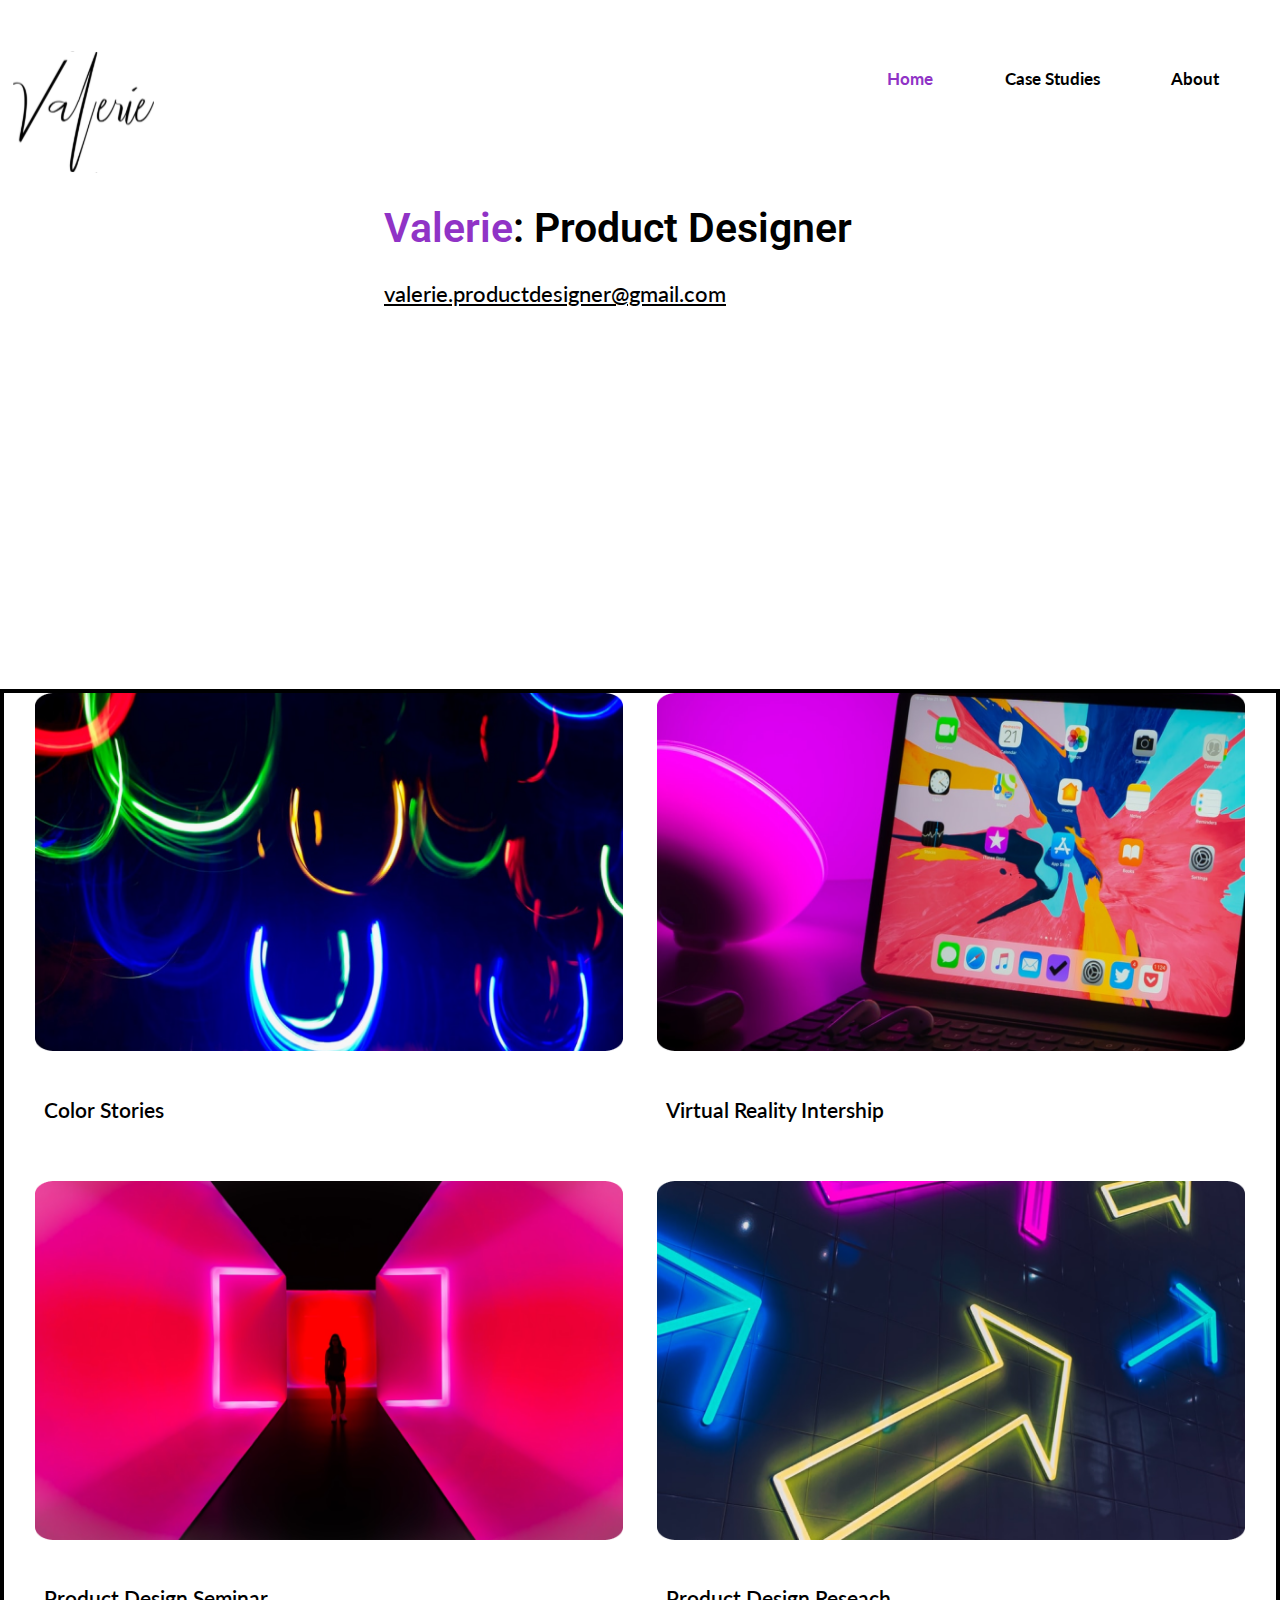
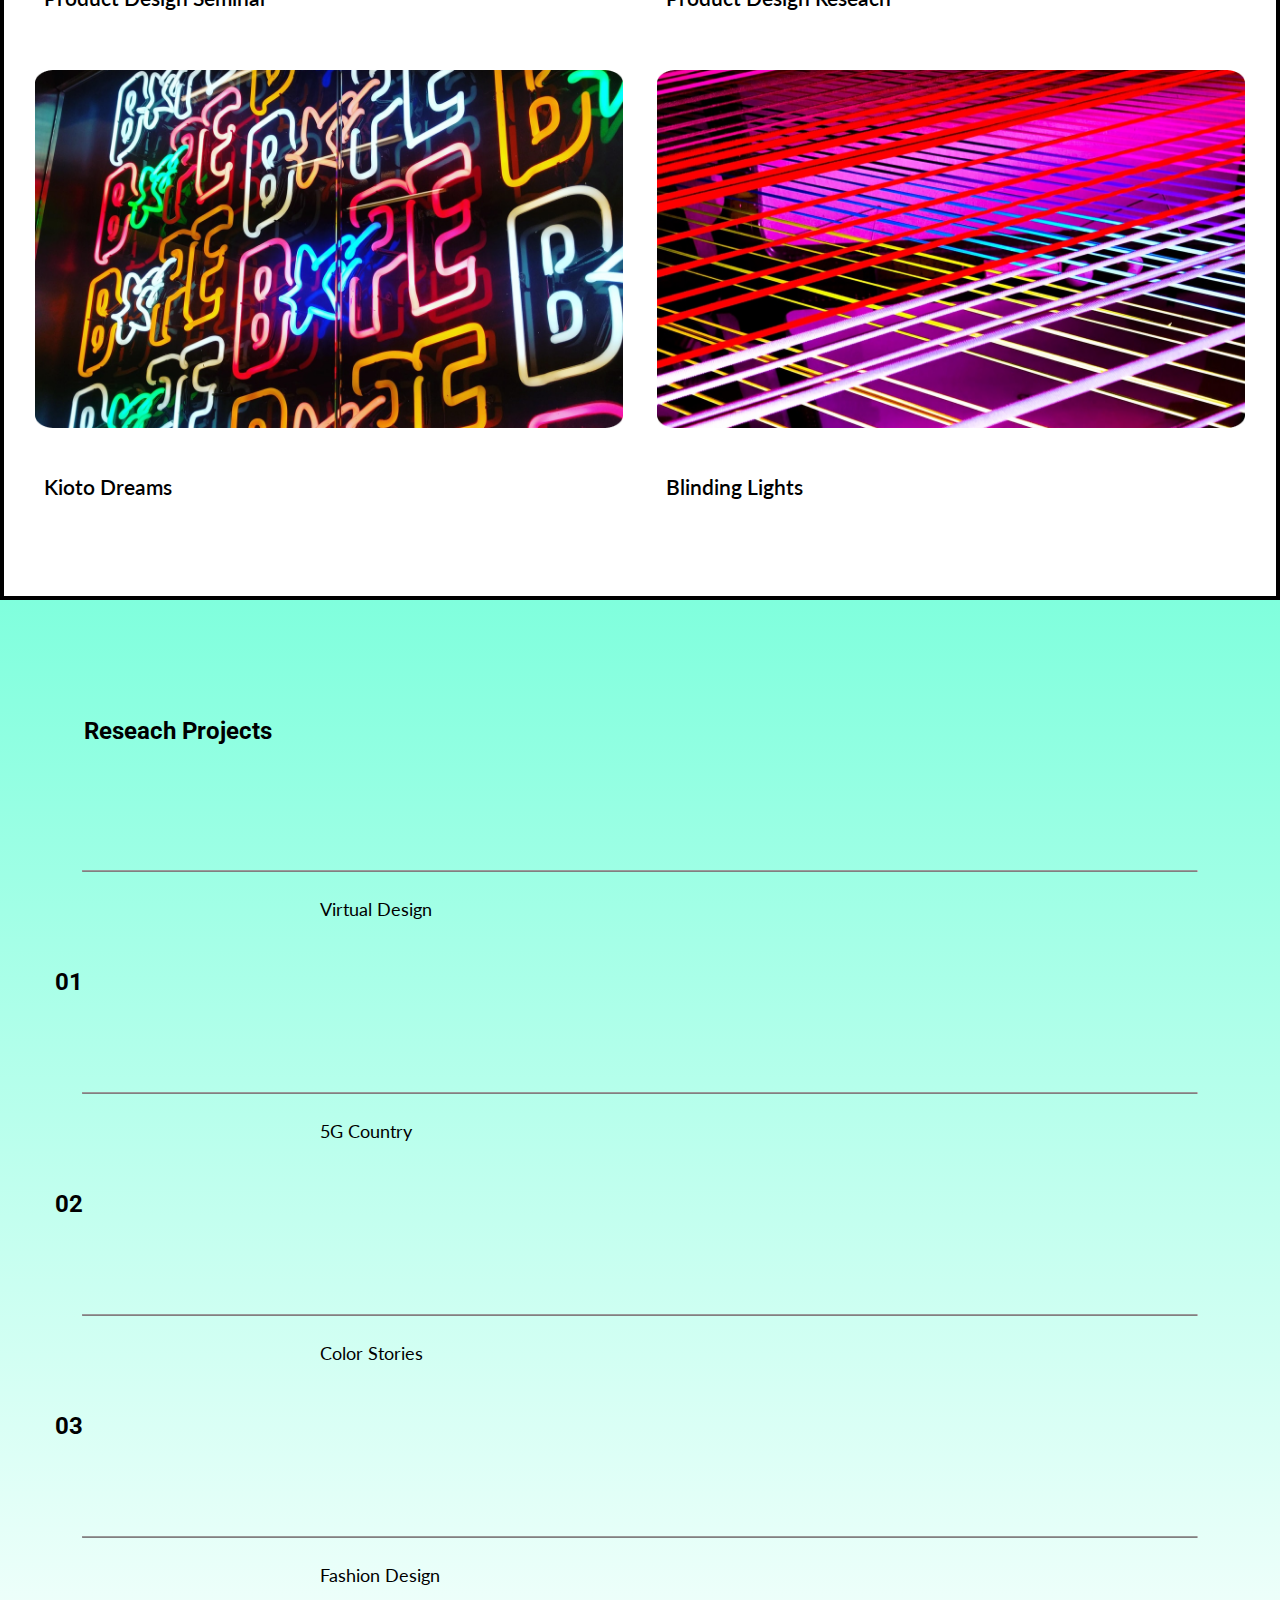
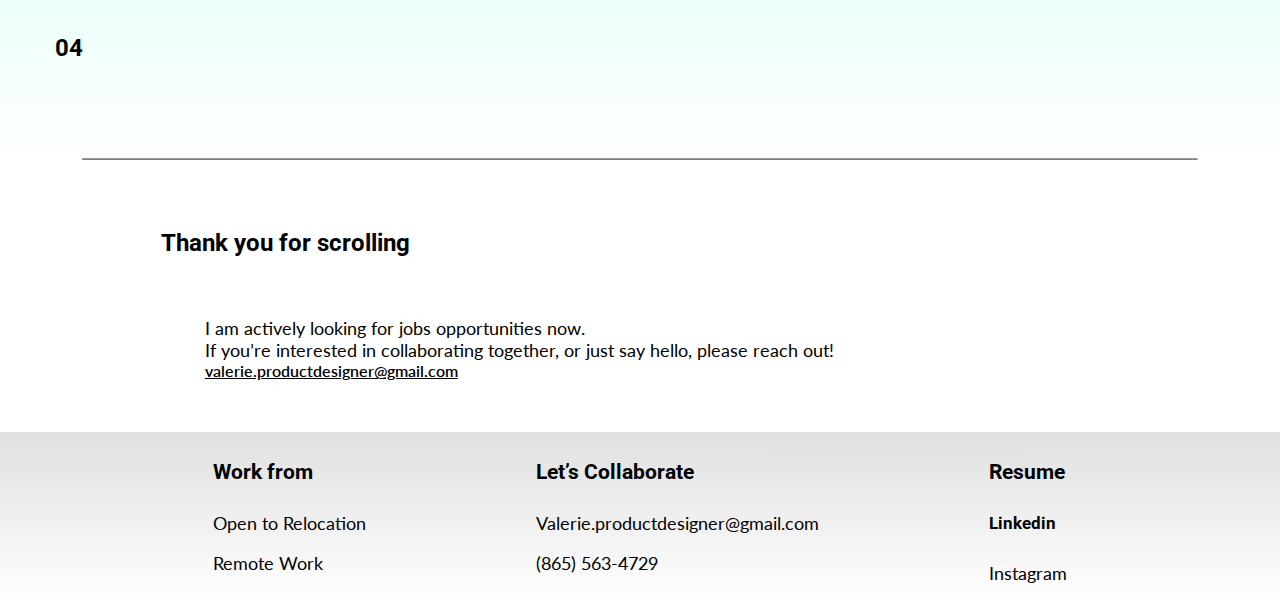
==== commit 0f922e5b: "Fixes about.html bugs" ====
--- a/index.html
+++ b/index.html
@@ -16,12 +16,12 @@
         
         
         <nav class="nav-bar">
-            <div><img src="./images/valerie.png", alt="logo"></div>
+            <div><img src="./images/valerie.svg", alt="logo"></div>
             <div > 
                 <ul>
-                    <li><a href="index.html">Home</a></li>
-                    <li><a href="case.html">Case Studies</a></li>
-                    <li><a href="about.html">About</a></li>
+                    <li class="btn"><a href="index.html"><span style="color: #9033C6">Home</span></a></li>
+                    <li class="btn"><a href="case.html"><span>Case Studies</span></a></li>
+                    <li class="btn"><a href="about.html"><span>About</span></a></li>
                 
                 </ul>
             </div>
@@ -32,16 +32,16 @@
                     <!-- _______________________Main block for Flex___________________________ -->
     <div class="Main-block-content">
                 <!-- ______________________Header ____________________________ -->
-                <header>
+                <header class="home-header">
 
                     <div>
-                        <h1>Valerie: Product Designer</h1>
-                        <a href="http://">valerie.productdesigner@gmail.com<a>               
+                        <h1><span style="color: #9033C6">Valerie</span>: Product Designer</h1>
+                        <a href="http://valerie.productdesigner@gmail.com">valerie.productdesigner@gmail.com</a>              
                     </div>
                     <!-- __________________________________________________ -->
                 </header>
 
-                <div class="Case-study-pics"> 
+                <div class="Home-main-pics"> 
                     <div>
                         <img src="./images/Home Page/4.png", alt="baloons">
                         <p>Color Stories</p>
@@ -55,10 +55,10 @@
                         <p>Product Design Seminar</p>
                     </div>
 
-                    <div id="extra-pic">
+                    <div id="  ">
                         <img src="./images/Home Page/6.png", alt="pic3">
                         <p>Product Design Reseach</p>
-                    </div class="extra-items">
+                    </div>
                     
                     <!-- Items to be displayed only on Desktop version  -->
                     <div class="extra-items">
@@ -78,41 +78,41 @@
 
         <section class="reseach-stories-section">
             
-            <div class="reseach-stories"><h3>Reseach Stories</h3></div>
+            <div class="reseach-stories"><h3>Reseach Projects</h3></div>
             <hr>
         
             
             <!-- flex box aplied -->
             <div class="substory-index">
                 <div class="column-1">   <h3>01</h3>   </div>
-                <div class="column-1"> <p>Lorem ipsum dolor sit amet</p></div>
-                <div class="column-1"><p>Lorem ipsum dolor sit amet</p></div>
+                <div class="column-1"> <p>Virtual Design</p></div>
+                <!-- <div class="column-1"><p>Lorem ipsum dolor sit amet</p></div> -->
             </div>
             <!-- -------- -->
             <hr>
              <!-- flex box aplied -->
              <div class="substory-index">
-                <div class="column-1">   <h3>01</h3>   </div>
-                <div class="column-1"> <p>Lorem ipsum dolor sit amet</p></div>
-                <div class="column-1"><p>Lorem ipsum dolor sit amet</p></div>
+                <div class="column-1">   <h3>02</h3>   </div>
+                <div class="column-1"> <p>5G Country</p></div>
+                <!-- <div class="column-1"><p>Lorem ipsum dolor sit amet</p></div> -->
             </div>
             <!-- -------- -->
             <hr>
              <!-- flex box aplied -->
              <div class="substory-index">
-                <div class="column-1">   <h3>01</h3>   </div>
-                <div class="column-1"> <p>Lorem ipsum dolor sit amet</p></div>
-                <div class="column-1"><p>Lorem ipsum dolor sit amet</p></div>
+                <div class="column-1">   <h3>03</h3>   </div>
+                <div class="column-1"> <p>Color Stories</p></div>
+                <!-- <div class="column-1"><p>Lorem ipsum dolor sit amet</p></div> -->
             </div>
            <!-- -------- -->
             <hr>
              <!-- flex box aplied -->
              <div class="substory-index">
-                <div class="column-1">   <h3>01</h3>   </div>
-                <div class="column-1"> <p>Lorem ipsum dolor sit amet</p></div>
-                <div class="column-1"><p>Lorem ipsum dolor sit amet</p></div>
+                <div class="column-1">   <h3>04</h3>   </div>
+                <div class="column-1"> <p>Fashion Design</p></div>
+                <!-- <div class="column-1"><p>Lorem ipsum dolor sit amet</p></div> -->
             </div>
-            <hr>
+            
             <hr>
            <!-- -------- -->
         </section>
@@ -121,28 +121,40 @@
             <div class="flexBox-story">
                 
                 <div><h4>Thank you for scrolling</h4></div>
-                <img id="hearth" src="./images/placeholder-2.png", alt="heart"/>
+                <!-- <img id="hearth" src="./images/placeholder-2.png", alt="heart"/> -->
             </div>
-            <div><p>Lorem ipsum dolor sit amet</p></div>
-            <div><p>Lorem ipsum dolor sit amet</p><div>
+            <div>
+                <p>I am actively looking for jobs opportunities now. </p>
+                <p>If you’re interested in collaborating together, or just say hello, please reach out!</p></div>
+            <div>
+                <a href="http://valerie.productdesigner@gmail.com">valerie.productdesigner@gmail.com</a>
+            <div>
+        </section>
+
+        <footer>
+            <div class="footer1">
+                <h4>Work from</h4>
+                <p>Open to Relocation</p>
+                <p>Remote Work</p>
+            </div>
+    
+            <div class="footer2">
+                <h4>Let’s Collaborate</h4>
+                <p>Valerie.productdesigner@gmail.com</p>
+                <p>(865) 563-4729</p>
+    
+            </div>
+    
+            <div class="footer3">
+                <h4>Resume</h4>
+                <h5>Linkedin</h5>
+                <p>Instagram</p>
+            </div>
+            
+        </footer>
         
-
-            <footer>
-                <div class="footer1">
-                    <h4>lorem ipsum</h4>
-                    <h5>lorem ipsum</h5>
-                    <p>lorem ipsum</p>
-                </div>
-                <div class="footer2">
-                    <h4>lorem ipsum</h4>
-                    <h5>lorem ipsum</h5>
-                    <p>lorem ipsum</p>
-                </div>
-            
-            </footer>
-        </section>
         <div>
-            <hr>
+            <!-- <hr> -->
         </div>
 
 
--- a/styles/styles.css
+++ b/styles/styles.css
@@ -1,384 +1,660 @@
-@import url('https://fonts.googleapis.com/css2?family=Roboto+Mono:wght@500&family=Roboto:ital,wght@0,400;0,500;0,700;0,900;1,300;1,400;1,500;1,700&display=swap');
-@import url('https://fonts.googleapis.com/css2?family=Lato:ital,wght@0,100;0,300;0,400;0,700;0,900;1,100;1,300;1,400;1,700;1,900&display=swap');
-
-body{
-    margin:0;
-    padding:0 2vw;
-    /* background-image: linear-gradient(to right, red , yellow); */
-}
-.Main-block-content{
-    
-    display: flex;
-    flex-flow: column;
-    align-items: center;
-    margin:0;
-    /* background-image: linear-gradient(to bottom right, red, yellow) */
-
-}
-
+@import url("https://fonts.googleapis.com/css2?family=Roboto+Mono:wght@500&family=Roboto:ital,wght@0,400;0,500;0,700;0,900;1,300;1,400;1,500;1,700&display=swap");
+@import url("https://fonts.googleapis.com/css2?family=Lato:ital,wght@0,100;0,300;0,400;0,700;0,900;1,100;1,300;1,400;1,700;1,900&display=swap");
+
+body {
+  margin: 0;
+  padding: 0;
+  /* background-image: linear-gradient(to right, red , yellow); */
+}
+.Main-block-content {
+  padding: 0 2vw;
+  display: flex;
+  flex-flow: column;
+  align-items: center;
+  margin: 0;
+  /* background-image: linear-gradient(to bottom right, red, yellow) */
+}
 
 /* aplying font to the page */
-h1,h2,h3,h4,h5,h6{font-family: roboto;}
-p{font-family: Lato;}
-
-
-
-.nav-bar{
-    padding-right: 2vw;
-    padding-top: 3vw;
-    /* background-color: rgb(43, 76, 226); */
-    display: flex;
-    justify-content: space-between;
+h1,
+h2,
+h3,
+h4,
+h5,
+h6 {
+  font-family: roboto;
+}
+a{
+  font-size: inherit;
+}
+
+p{
+  font-size:18px;
+  font-family: Lato;
+}
+
+/* ----------_---- */
+
+.btn span {
+  font-size: 3vw;
+}
+
+/* Style the active class, and buttons on mouse-over */
+/* .btn:active, */
+
+.btn span:hover {
+  color: #9033c6;
+}
+/* ---------------------- */
+
+.nav-bar {
+  padding-right: 2vw;
+  padding-top: 3vw;
+  /* background-color: rgb(43, 76, 226); */
+  display: flex;
+  justify-content: space-between;
 }
 
 .nav-bar ul {
-    margin-top: 0;
-    display: flex;
-    justify-content: space-around;
-    list-style-type: none;
-}
-
-nav img{
-    padding:1vw 0 0 1vw;
-    width:30vw;
-    height: 20vw;
-    /* width: */
-
-}
-
-
-.nav-bar li{
-    font-family: 'Lato';
-    font-size: 1em;
-    font-weight: 700;
-    padding: 0 2vw;
-}
-
-.nav-bar h3{
-    margin-top: 0.1vh;
-    margin-left: 2vw;
-}
-
-.nav-bar a{
-    font-size: 1.3ch;
-    color: Black;
-    padding: 10px;
-    text-decoration: none;
-}
-
+  margin-top: 0;
+  display: flex;
+  justify-content: space-around;
+  list-style-type: none;
+}
+
+nav img {
+  padding: 1vw 0 0 1vw;
+  width: 30vw;
+  height: 20vw;
+  /* width: */
+}
+
+.nav-bar li {
+  font-family: "Lato";
+  font-size: 1em;
+  font-weight: 700;
+  padding: 0 2vw;
+}
+
+.nav-bar h3 {
+  margin-top: 0.1vh;
+  margin-left: 2vw;
+}
+
+.nav-bar a {
+  font-size: 1.3ch;
+  color: Black;
+  padding: 10px;
+  text-decoration: none;
+}
 
 section {
-    margin: 0;
-    padding: 0;
-}
+  margin: 0;
+  padding: 0;
+}
+
 header {
-    width: 89vw;}
-
-
-header h1{
-    font-size: 3.5vw;
-    font-weight: 600
-    text-align:left;
-}
-
-header a{
-    font-family: lato;
-    color:black;
-    font-size: 1.5vw;
-    font-weight: 700;
-    text-align: left;
-}
-    
-}
- 
- header p{
-    text-align: center;
-}
-
-#justify-text-mobile{
-    padding: 3vw;
-    text-align: justify;
-}
-
-
-header:nth-child(2){
-    text-align: center;
-}
-
-.Case-study-pics{
-    /* background-color:rgb(124, 150, 236); */
-    padding: 2vw 0;
+  width: 89vw;
+}
+
+header h1 {
+  font-size: 3.2vw;
+  font-weight: 600;
+  text-align: left;
+}
+
+header a {
+  display:none;
+}
+
+
+.thank-you-for-scrolling a{
+  font-family: lato;
+  color: black;
+  font-weight: 600;
+  text-align: left;
+}
+
+header p {
+  text-align: center;
+}
+
+header div {
+  padding-bottom: 8vh;
+}
+#justify-text-mobile {
+  padding: 3vw;
+  text-align: justify;
+}
+
+header:nth-child(2) {
+  text-align: center;
+}
+
+
+
+.Case-study-pics-about{
+    display: flex;
+    flex-direction: column;
+    align-items: top;
+    /* flex-wrap: wrap; */
+    justify-content: space-evenly;
+  }
+
+
+  .Case1-Case-study-pics {
+    border: 4px solid;
     display: flex;
     flex-direction: column;
     align-items: center;
     /* flex-wrap: wrap; */
     justify-content: space-evenly;
-}
-
-.Case-study-pics img{
-
-    width: 96vw;
-    height: 25vh;
-}
-
-
-.Case-study-pics p{
-    padding:-10px;
+  }
+
+.Home-main-pics {
+  border: 4px solid;
+  display: flex;
+  flex-direction: column;
+  align-items: center;
+  /* flex-wrap: wrap; */
+  justify-content: space-evenly;
+}
+
+.Case-study-pics-about {
+  display: flex;
+  justify-content: space-evenly;
+  background: linear-gradient(
+    181.29deg,
+    rgba(114, 239, 221, 0.8) 1.1%,
+    rgba(128, 255, 219, 0) 77.5%
+  );
+  padding: 2vw 0;
+}
+
+.inner-Case-study-pics-about {
+  display: flex;
+  flex-direction: column;
+  align-items: center;
+  padding-bottom: 20px;
+
+}
+
+.Case-study-pics-about img{
+  width: 93vw;
+  height: 49vh;
+}
+
+
+.Case-study-main-pics img,
+.Home-main-pics img {
+  width: 93vw;
+    height: 58vw;
+}
+
+.Case-study-pics-about p,
+.Home-main-pics p {
+  text-align: left;
+  padding-left: 1vw;
+}
+
+.case-big-padding {
+  padding-bottom: 15vh;
+}
+
+.social-Media-pics-mobile {
+  padding-top: 2vh;
+  width: 30px;
+  height: 30px;
+  padding-bottom: 5vh;
+}
+
+.social-Media-pics-Desktop {
+  display: none;
+}
+
+/* -----sectio : reseach-stories-section - index --------- */
+
+/* .substory-index{
+    display: flex;
+    flex-direction: column;
+    
+} */
+
+hr {
+  width: 82vw;
+  border-bottom: 1px solid;
+}
+
+.column-1 {
+  width: 25vw;
+  margin: 0;
+}
+.column-2 {
+  width: 50vw;
+  margin: 0;
+}
+.column-3 {
+  width: 25vw;
+  margin: 0;
+}
+
+.substory-index {
+  display: flex;
+  flex-wrap: wrap;
+}
+
+.reseach-stories-section {
+  height: auto;
+  width: 100vw;
+  background-image: linear-gradient(#80ffdd, White);
+}
+
+.reseach-stories-section h3 {
+  text-align: left;
+  padding: 5vw;
+}
+
+#hearth {
+  width: 30px;
+  height: 30px;
+}
+.thank-you-for-scrolling {
+  height: auto;
+  width: 100vw;
+  background-size: contain;
+  background-repeat: no-repeat;
+  padding-left: 12vw;
+}
+
+.thank-you-for-scrolling p{
+  width:100vw;
+}
+
+
+.flexBox-story {
+  display: flex;
+  flex-direction: row;
+}
+
+footer {
+  width: 100vw;
+  background: linear-gradient(#d8d8d8cc, #fafafa00);
+  margin: 0 auto 2x;
+  display: flex;
+  flex-direction: row;
+  justify-content: space-between;
+}
+
+footer hr {
+  width: 34vw;
+  border: 1px solid;
+}
+
+.footer1 {
+  /* background-color:lightgreen; */
+  widows: 25vw;
+  padding-left: 10vw;
+}
+
+.footer2 {
+  display: none;
+}
+
+.footer3 {
+  /* background-color:lightskyblue; */
+  widows: 25vw;
+  padding-right: 10vw;
+}
+
+/* About page CSS */
+
+#hero-picture {
+  padding-bottom: 5vh;
+}
+
+#hero-picture img {
+  width: 50vw;
+  height: 50vw;
+  border-radius: 50%;
+}
+
+.about-myStory {
+  background-color: lightgray;
+}
+
+.about-myStory img {
+  width: 75vw;
+  height: 20vh;
+}
+
+/* _________About Style___________-- */
+
+.about-main-content {
+  background-color: forestgreen;
+}
+
+.about-main-content img {
+  width: 96vw;
+  height: 20vh;
+}
+
+.about-museums img {
+  padding: 4vw 0;
+  width: 50vw;
+  height: 50vw;
+}
+
+.about-museums {
+  display: flex;
+  flex-flow: column;
+  align-items: center;
+}
+
+.textClass {
+  padding: 5vw;
+}
+
+.about-bot-H1 {
+  color: white;
+  background: linear-gradient(
+    180deg,
+    rgba(116, 0, 184, 0.8) 0%,
+    rgba(100, 223, 223, 0.5) 99.99%,
+    rgba(221, 221, 221, 0) 100%
+  );
+  height: 30vw;
+  display: flex;
+  align-items: center;
+  justify-content: center;
+}
+
+.about-bot-H1 p {
+  font-size: 1.7em;
+}
+
+#extra-pic {
+  display: none;
+}
+
+.extra-items {
+  display: none;
+}
+
+.case-studies-Responsive-largeScreen {
+  display: none;
+}
+
+/* @media only screen and (min-width : 321px) {
+    .Home-main-pics img{
+        width: 96vw;
+        height: 30vh;
+    }
+} */
+
+/* ________________ Media query for Desktop ___________________ */
+@media screen and (min-width: 1024px) {
+  .Main-block-content {
+    margin: 0;
+    padding: 0;
+    /* background-image: linear-gradient(to bottom right, rgba(72, 255, 0, 0.603), rgb(24, 67, 209)) */
+  }
+
+  nav img {
+    width: 11vw;
+    height: 9.5vw;
+    /* width: */
+  }
+
+  .btn span {
+    font-size: 1.3vw;
+  }
+
+header a{
+  display: block;
+  font-family: lato;
+  color: black;
+  font-size: 1.4em;
+  font-weight: 500;
+  text-align: left;
+  }
+
+
+
+  .Case-study-main-pics{
+    border: 4px solid;
+    display: flex;
+    flex-direction: column;
+    align-items: center;
+    /* flex-wrap: wrap; */
+    justify-content: space-evenly;
+}
+
+.Case-study-main-pics img{
+  width: 20vw;
+  height: 30vw;
+}
+
+
+.Case-study-main-pics p {
+  text-align: left;
+  padding-left: 1vw;
+}
+
+  .Case-study-pics-about img{
+    padding: 0 1.3vw 0 1.3vw;
+    width: 46vw;
+    height: 28vw;
+  }
+
+
+
+  .Home-main-pics img {
+    padding: 0 1.3vw 0 1.3vw;
+    width: 46vw;
+    height: 28vw;
+
+
+  }
+  .Case1-Case-study-pics{
+    display: flex;
+    flex-wrap: wrap;
+    flex-direction: row;
+    justify-content: center;
+
+  }
+
+  .Home-main-pics {
+    display: flex;
+    flex-wrap: wrap;
+    flex-direction: row;
+    justify-content: center;
+  }
+
+  .Case-study-pics-about {
+    display: flex;
+    /* flex-wrap: wrap; */
+    flex-direction: row;
+    justify-content: center;
+  }
+
+  .Case-study-pics-about,
+  .Case1-Case-study-pics,
+  .Home-main-pics {
+    font-family: Lato, Arial, sans-serif;
+    font-size: 16px;
+    font-style: normal;
+    font-weight: normal;
+    letter-spacing: normal;
+    line-height: 24px;
+    text-transform: none;
+  }
+
+  .Home-main-pics p {
+    padding: 20px 0 0 2vw;
+    font-family: Lato;
+    font-size: 1.3em;
+    font-weight: 600;
+  }
+
+  /* test */
+  /* .Home-main-pics-about{
+    
+        display: flex;
+        flex-wrap: wrap;
+        flex-direction: row;
+        justify-content: center;
+    } */
+
+  .extra-items {
+    display: flex;
+    justify-content: center;
+  }
+
+  #extra-pic {
+    display: block;
+  }
+
+  .reseach-stories h3 {
     text-align: left;
-    padding-left: 3vw;
-}
-
-
-.case-big-padding{
-    padding-bottom: 15vh;
-
-}
-
-.social-Media-pics img{
+  }
+  
+  .Case1-Case-study-pics {
+    padding-bottom: 3vw;
+  }
+
+  .Case-study-main-pics{
+    padding-bottom: 3vh;
+  }
+
+  .Home-main-pics div {
+    padding-bottom: 3vw;
+  }
+
+  .nav-bar li {
+    font-family: "Lato";
+    font-size: 3em;
+    font-weight: 700;
+    padding: 0 2vw;
+  }
+
+  #hero-picture img {
+    width: 25vw;
+    height: 25vw;
+    border-radius: 50%;
+  }
+
+  
+  .header-about {
+    width: 100vw;;
+    display: flex;
+    flex-direction: column;
+    justify-content: space-evenly;
+  }
+
+  .home-header,
+  .header-about div {
+    width: 40vw;
+    height: 40vw;
+  }
+
+  footer {
+    width:100vw;
+    display: flex;
+    flex-direction: row;
+    flex-wrap: nowrap;
+    justify-content: space-around;
+  }
+
+  hr {
+    width: 87vw;
+  }
+
+  footer{
+    font-size: 1.3em;
+  }
+  .reseach-stories-section {
+    height: auto;
+    width: 100vw;
+  }
+  .flexBox-story h4,
+  .reseach-stories-section h3 {
+    padding-left: 4.3vw;
+    font-size: 1.5em;
+  }
+
+  .flexBox-story p {
+    padding-left: 7vw;
+  }
+
+  .flexBox-story,
+  .reseach-stories {
+    padding: 3.2vh;
+  }
+
+  .flexBox-story a {
+    size: 1.5em;
+  }
+
+  .footer2 {
+    display: inline;
+  }
+
+  footer hr {
+    display: none;
+  }
+
+  .social-Media-pics-Desktop img {
     padding-top: 2vh;
     width: 30px;
     height: 30px;
     padding-bottom: 5vh;
-}
-
-/* -----sectio : reseach-stories-section - index --------- */
-
-/* .substory-index{
+  }
+  .social-Media-pics-mobile {
+    display: none;
+  }
+
+  .about-workWith-passion img {
+    padding: 4vw 0;
+    width: 20vw;
+    height: 20vw;
+  }
+  
+  header div {
+    padding-bottom: 9vh;
+  }
+
+  .thank-you-for-scrolling {
+    height: auto;
+    width: 100vw;
+    padding-bottom: 4vw;
+  }
+
+  .thank-you-for-scrolling p{
+    padding-left: 10vw;
+    margin:0;
+  }
+
+  .thank-you-for-scrolling a{
+    padding-left: 10vw;
+  
+  }
+
+  .thank-you-for-scrolling:nth-last-child(){
+    margin-top: 10px;
+  }
+
+  .inner-Case-study-pics-about {
     display: flex;
     flex-direction: column;
-    
-} */
-
-
-
-
-/* targets Reseach stories title */
-.reseach-stories{
-    /* color: blue;
-    font-size: 3vh;
-    text-align: center; */
-}
-
-hr{
-    width:82vw;
-    border-bottom: 1px solid;
-    
-}
-
-.column-1{
-    width:25vw;
-    margin:0;
-}
-.column-2{
-    width:50vw;
-    margin:0;
-}
-.column-3{
-    width:25vw;
-    margin:0;
-}
-
-
-.substory-index{
-        display: flex;
-        flex-direction: row;
-        justify-content: center;
-        flex-wrap: wrap;
-}
-
-
-.reseach-stories-section{
-    height: 30vh;
-    width: 96vh;
-    background-image: linear-gradient(#80FFDD, White);
-}
-
-.reseach-stories-section h3{
-    text-align: center;
-}
-
-
-#hearth{
-    width:30px;
-    height: 30px;
-}
-.thank-you-for-scrolling{
-    
-    height: auto;
-    width: 96vw;
-    background-size: contain;
-    background-repeat: no-repeat;
-    
-}
-
-.flexBox-story{
-    display: flex;
-    flex-direction: row;
-}
-
-footer{
-    display: flex;
-    flex-direction: row;
-    justify-content: space-between;
-}
-.footer1{
-    /* background-color:lightgreen; */
-    widows: 25vw;
-    padding-left: 10vw;
-}
-
-
-.footer2{
-    /* background-color:lightskyblue; */
-    widows: 25vw;
-    padding-right: 10vw;
-}
-
-
-/* About page CSS */
-
-#hero-picture{
-    padding-bottom:5vh;
-}
-
-#hero-picture img{
-    width: 50vw;
-    height: 50vw;
-    border-radius:50%
-
-}
-
-.about-myStory{
-    background-color:lightgray;
-
-}
-
-.about-myStory img{
-    width: 75vw;
-    height: 20vh;
-}
-
-
-/* _________About Style___________-- */
-
-
-.about-main-content{
-    background-color: forestgreen;
-}
-
-.about-main-content img{
-    width: 96vw;
-    height: 20vh;
-}
-
-
-.about-workWith-passion img{
-    padding:4vw 0;
-    width:50vw;
-    height:50vw;
-    
-}
-
-
-.about-workWith-passion{
-    display: flex;
-    flex-flow: column;
     align-items: center;
-}
-
-.textClass{
-    padding:5vw;
-}
-
-.about-bot-H1{
-    
-    color:goldenrod;
-    height: 30vw;
-    display: flex;
-    align-items: center;
-    justify-content:center;
-}
-
-
-#extra-pic{
-    display: none;
-}
-
-.extra-items{
-    display: none;
-}
-
-/* @media only screen and (min-width : 321px) {
-    .Case-study-pics img{
-        width: 96vw;
-        height: 30vh;
-    }
-} */
-
-/* ________________ Media query for Desktop ___________________ */
-@media screen and (min-width : 1024px){
-
-
-    .Main-block-content{
-
-   
-        /* background-image: linear-gradient(to bottom right, rgba(72, 255, 0, 0.603), rgb(24, 67, 209)) */
-    
-    }
-
-    nav img{
-        width:11vw;
-        height: 9.5vw;
-        /* width: */
-    
-    }
-
-
-     .Case-study-pics img{
-        padding:0 1.3vw;
-        width:44vw;
-        height:25vw;
-    }
-
-    .Case-study-pics{
-        display: flex;
-        flex-wrap: wrap;
-        flex-direction: row;
-        justify-content: center;
-    }
-
-    .extra-items{
-        display: flex;
-        justify-content: center;
-    }
-
-    #extra-pic{
-        display:block;
-        
-    }
-    
-    .reseach-stories h3{
-        text-align:left;
-
-    }
-
-    .Case-study-pics div{
-        padding-bottom: 3vw;
-    }
-
-    .nav-bar li{
-        font-family: 'Lato';
-        font-size: 3em;
-        font-weight: 700;
-        padding: 0 2vw;
-    }
-
-    #hero-picture img{
-        width: 25vw;
-        height: 25vw;
-        border-radius:50%
-    
-    }
-
-
-}
+    padding-bottom: 20px;
+  
+  }
+ 
+  .inner-Case-study-pics-about img{
+    width:29vw;
+    height: 35vw;
+
+  }
+
+}
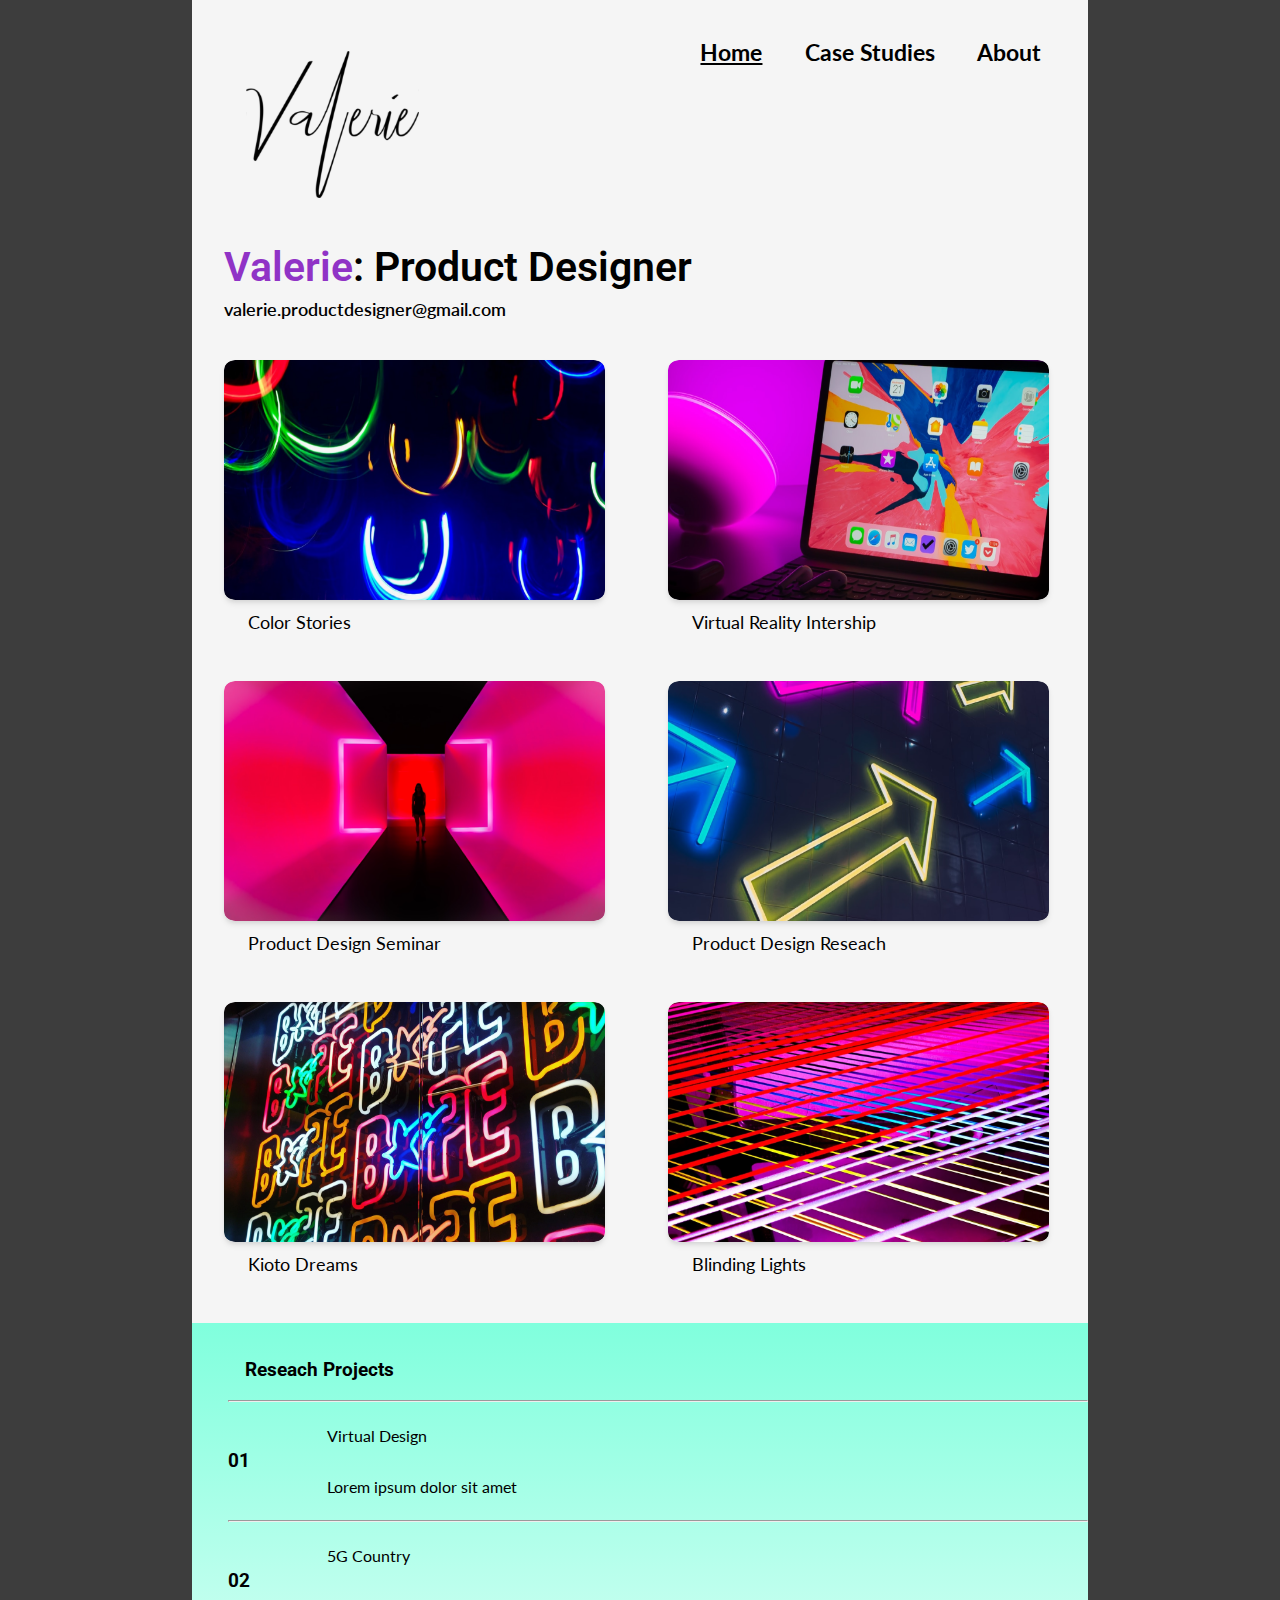
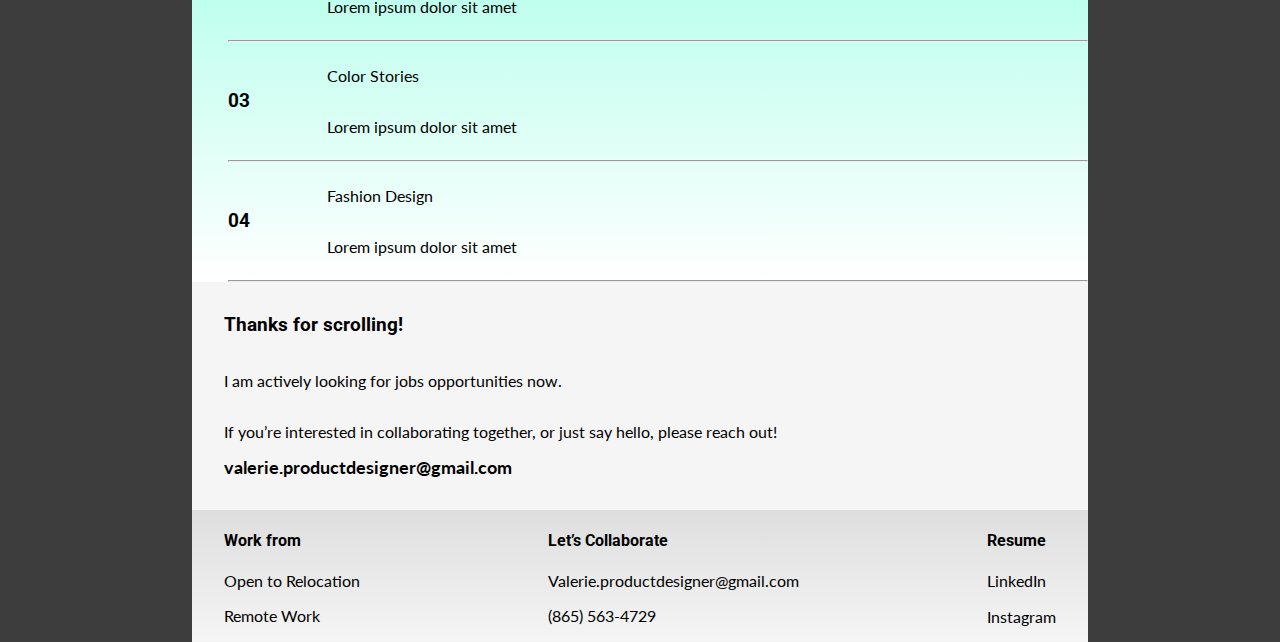
==== commit 8eafed04: "optimized for gitHub Pages" ====
--- a/index.html
+++ b/index.html
@@ -4,22 +4,20 @@
     <meta charset="UTF-8">
     <meta name="viewport" content="width=device-width, initial-scale=1.0">
     <title>Home</title>
-    <link rel="stylesheet" href="./styles/styles.css">
+    <link rel="stylesheet" href="./styles/newStyle.css">
     <link rel="preconnect" href="https://fonts.gstatic.com">
     <link href="https://fonts.googleapis.com/css2?family=Roboto+Mono:wght@500&family=Roboto:ital,wght@0,400;0,500;0,700;0,900;1,300;1,400;1,500;1,700&display=swap" rel="stylesheet">
     <link rel="preconnect" href="https://fonts.gstatic.com">
     <link href="https://fonts.googleapis.com/css2?family=Lato:ital,wght@0,100;0,300;0,400;0,700;0,900;1,100;1,300;1,400;1,700;1,900&display=swap" rel="stylesheet">
 
 </head>
-<main>
-    <body">
-        
-        
+<body>
+    <main>
         <nav class="nav-bar">
             <div><img src="./images/valerie.svg", alt="logo"></div>
             <div > 
                 <ul>
-                    <li class="btn"><a href="index.html"><span style="color: #9033C6">Home</span></a></li>
+                    <li class="btn"><a href="index.html"><span style="text-decoration: underline">Home</span></a></li>
                     <li class="btn"><a href="case.html"><span>Case Studies</span></a></li>
                     <li class="btn"><a href="about.html"><span>About</span></a></li>
                 
@@ -27,139 +25,131 @@
             </div>
         </nav>
 
-        <!-- ______________________End of nav-bar____________________________ -->
+        <header class="home-header">
 
-                    <!-- _______________________Main block for Flex___________________________ -->
-    <div class="Main-block-content">
-                <!-- ______________________Header ____________________________ -->
-                <header class="home-header">
+            <div>
+                <h1><span style="color: #9033C6">Valerie</span>: Product Designer</h1>
+                <a href="http://valerie.productdesigner@gmail.com">valerie.productdesigner@gmail.com</a>              
+            </div>
+            <!-- __________________________________________________ -->
+        </header>
 
-                    <div>
-                        <h1><span style="color: #9033C6">Valerie</span>: Product Designer</h1>
-                        <a href="http://valerie.productdesigner@gmail.com">valerie.productdesigner@gmail.com</a>              
-                    </div>
-                    <!-- __________________________________________________ -->
-                </header>
-
-                <div class="Home-main-pics"> 
-                    <div>
-                        <img src="./images/Home Page/4.png", alt="baloons">
-                        <p>Color Stories</p>
-                    </div>
-                    <div>
-                        <img src="./images/Home Page/1.png", alt="laptop-colors">
-                        <p>Virtual Reality Intership</p>
-                    </div>
-                    <div>
-                        <img src="./images/Home Page/2.png", alt="pic3">
-                        <p>Product Design Seminar</p>
-                    </div>
-
-                    <div id="  ">
-                        <img src="./images/Home Page/6.png", alt="pic3">
-                        <p>Product Design Reseach</p>
-                    </div>
-                    
-                    <!-- Items to be displayed only on Desktop version  -->
-                    <div class="extra-items">
-                        <div>
-                            <img src="./images/Home Page/3.png", alt="pic3">
-                            <p>Kioto Dreams</p>
-                        </div>
-                        <div>
-                            <img src="./images/Home Page/5.png", alt="pic3">
-                            <p>Blinding Lights</p>
-                        </div>
-                    </div>
-                    
-                    <!-- __________________________________________________ -->
-                    <!-- __________________________________________________ -->
-                </div>
-
-        <section class="reseach-stories-section">
-            
-            <div class="reseach-stories"><h3>Reseach Projects</h3></div>
-            <hr>
-        
-            
-            <!-- flex box aplied -->
-            <div class="substory-index">
-                <div class="column-1">   <h3>01</h3>   </div>
-                <div class="column-1"> <p>Virtual Design</p></div>
-                <!-- <div class="column-1"><p>Lorem ipsum dolor sit amet</p></div> -->
-            </div>
-            <!-- -------- -->
-            <hr>
-             <!-- flex box aplied -->
-             <div class="substory-index">
-                <div class="column-1">   <h3>02</h3>   </div>
-                <div class="column-1"> <p>5G Country</p></div>
-                <!-- <div class="column-1"><p>Lorem ipsum dolor sit amet</p></div> -->
-            </div>
-            <!-- -------- -->
-            <hr>
-             <!-- flex box aplied -->
-             <div class="substory-index">
-                <div class="column-1">   <h3>03</h3>   </div>
-                <div class="column-1"> <p>Color Stories</p></div>
-                <!-- <div class="column-1"><p>Lorem ipsum dolor sit amet</p></div> -->
-            </div>
-           <!-- -------- -->
-            <hr>
-             <!-- flex box aplied -->
-             <div class="substory-index">
-                <div class="column-1">   <h3>04</h3>   </div>
-                <div class="column-1"> <p>Fashion Design</p></div>
-                <!-- <div class="column-1"><p>Lorem ipsum dolor sit amet</p></div> -->
-            </div>
-            
-            <hr>
-           <!-- -------- -->
-        </section>
-       
-        <section class="thank-you-for-scrolling">
-            <div class="flexBox-story">
-                
-                <div><h4>Thank you for scrolling</h4></div>
-                <!-- <img id="hearth" src="./images/placeholder-2.png", alt="heart"/> -->
+        <div class="Home-main-pics"> 
+            <div>
+                <img src="./images/Home Page/4.png", alt="baloons">
+                <p>Color Stories</p>
             </div>
             <div>
-                <p>I am actively looking for jobs opportunities now. </p>
-                <p>If you’re interested in collaborating together, or just say hello, please reach out!</p></div>
+                <img src="./images/Home Page/1.png", alt="laptop-colors">
+                <p>Virtual Reality Intership</p>
+            </div>
             <div>
-                <a href="http://valerie.productdesigner@gmail.com">valerie.productdesigner@gmail.com</a>
+                <img src="./images/Home Page/2.png", alt="pic3">
+                <p>Product Design Seminar</p>
+            </div>
+
             <div>
-        </section>
-
-        <footer>
-            <div class="footer1">
-                <h4>Work from</h4>
-                <p>Open to Relocation</p>
-                <p>Remote Work</p>
+                <img src="./images/Home Page/6.png", alt="pic3">
+                <p>Product Design Reseach</p>
             </div>
-    
-            <div class="footer2">
-                <h4>Let’s Collaborate</h4>
-                <p>Valerie.productdesigner@gmail.com</p>
-                <p>(865) 563-4729</p>
-    
+         
+            <!-- Items to be displayed only on Desktop version  -->
+            <div class="extra-div">
+                <img src="./images/Home Page/3.png", alt="pic3">
+                <p>Kioto Dreams</p>
             </div>
-    
-            <div class="footer3">
-                <h4>Resume</h4>
-                <h5>Linkedin</h5>
-                <p>Instagram</p>
+            <div class="extra-div">
+                <img src="./images/Home Page/5.png", alt="pic3">
+                <p>Blinding Lights</p>
             </div>
-            
-        </footer>
-        
-        <div>
-            <!-- <hr> -->
-        </div>
+        </div>  
+            <!-- __________________________________________________ -->
+            <!-- __________________________________________________ -->
 
 
-    
-    </body>
-</main>
+            <section class="reseach-stories-section">
+                    <h3 id='reseach-stories'>Reseach Projects</h3>
+                <hr>
+            
+                
+                <!-- flex box aplied -->
+                <div class="substory-index">
+                    <div class="column-1">   <h3>01</h3>   </div>
+                    <div class="column-2">
+                        <p>Virtual Design</p>
+                        <p>Lorem ipsum dolor sit amet</p>
+                    </div>
+                </div>
+                <!-- -------- -->
+                <hr>
+                 <!-- flex box aplied -->
+                 <div class="substory-index">
+                    <div class="column-1">   <h3>02</h3>   </div>
+                    <div class="column-2"> 
+                        <p>5G Country</p>
+                        <p>Lorem ipsum dolor sit amet</p>
+                    </div>
+                </div>
+                <!-- -------- -->
+                <hr>
+                 <!-- flex box aplied -->
+                 <div class="substory-index">
+                    <div class="column-1">   <h3>03</h3>   </div>
+                    <div class="column-2"> 
+                        <p>Color Stories</p>
+                        <p>Lorem ipsum dolor sit amet</p>
+                    </div>
+                </div>
+               <!-- -------- -->
+                <hr>
+                 <!-- flex box aplied -->
+                 <div class="substory-index">
+                    <div class="column-1">   <h3>04</h3>   </div>
+                    <div class="column-2"> 
+                        <p>Fashion Design</p>
+                        <p>Lorem ipsum dolor sit amet</p>
+                    </div>
+                </div>
+                
+                <hr>
+               <!-- -------- -->
+            </section>
 
-</html>+            <section class="thank-you-for-scrolling">
+                <div class="flexBox-story">
+                    
+                    <div><h3>Thanks for scrolling!</h3></div>
+                    <!-- <img id="hearth" src="./images/placeholder-2.png", alt="heart"/> -->
+                </div>
+                <div>
+                    <p>I am actively looking for jobs opportunities now. </p>
+                    <p>If you’re interested in collaborating together, or just say hello, please reach out!</p></div>
+                <div>
+                    <a href="http://valerie.productdesigner@gmail.com">valerie.productdesigner@gmail.com</a>
+                <div>
+            </section>
+
+            <footer>
+                <div class="footer1">
+                    <h4>Work from</h4>
+                    <p>Open to Relocation</p>
+                    <p>Remote Work</p>
+                </div>
+        
+                <div class="footer2">
+                    <h4>Let’s Collaborate</h4>
+                    <p>Valerie.productdesigner@gmail.com</p>
+                    <p>(865) 563-4729</p>
+        
+                </div>
+        
+                <div class="footer3">
+                    <h4>Resume</h4>
+                    <a href="#">LinkedIn</a>
+                    <p>Instagram</p>
+                </div>
+                
+            </footer>
+         
+    </main>
+</body>--- a/styles/newStyle.css
+++ b/styles/newStyle.css
@@ -0,0 +1,382 @@
+@import url("https://fonts.googleapis.com/css2?family=Roboto+Mono:wght@500&family=Roboto:ital,wght@0,400;0,500;0,700;0,900;1,300;1,400;1,500;1,700&display=swap");
+@import url("https://fonts.googleapis.com/css2?family=Lato:ital,wght@0,100;0,300;0,400;0,700;0,900;1,100;1,300;1,400;1,700;1,900&display=swap");
+
+body{
+    margin: 0;
+    padding: 0;
+}
+
+/* /Typography */
+h1,
+h2,
+h3,
+h4,
+h5,
+h6 {
+  font-family: roboto;
+}
+a{
+  font-size:1.3em;
+  color:black;
+  font-size: inherit;
+  text-decoration: none;
+  font-family: 'Lato';
+}
+
+p{
+  font-size:1em;
+  font-family: Lato;
+  padding-left: 6vw;
+}
+
+/* /NavBar */
+
+.nav-bar {
+  padding-right: 2vw;
+  padding-top: 3vw;
+  /* background-color: rgb(43, 76, 226); */
+  display: flex;
+  justify-content: space-between;
+}
+
+.nav-bar ul {
+  margin-top: 0;
+  display: flex;
+  justify-content: space-around;
+  list-style-type: none;
+}
+
+nav img {
+  
+  padding: 1vw 0 0 1vw;
+  width: 30vw;
+  height: 20vw;
+  /* width: */
+}
+
+.nav-bar li {
+  font-family: "Lato";
+  font-size: 1em;
+  font-weight: 700;
+  padding: 0 2vw;
+}
+
+.nav-bar h3 {
+  margin-top: 0.1vh;
+  margin-left: 2vw;
+}
+
+.nav-bar a {
+  font-size: 1.3ch;
+  color: Black;
+  padding: 10px;
+  text-decoration: none;
+}
+
+/* /Home Content */
+.home-header {
+    width: 89vw;
+  }
+  
+  .home-header h1 {
+    font-size: 3.2vw;
+    font-weight: 600;
+    text-align: left;
+    margin-bottom: 2rem;
+  }
+  
+  .home-header a {
+    display:none;
+  }
+
+  .Home-main-pics div:nth-last-child(-n+2){
+    display: none;
+  }
+
+  .Home-main-pics img {
+    width: 94%;
+    height: 13rem;
+    border-radius: 10px;
+    box-shadow: rgb(0 0 0 / 10%) 0px 4px 6px -1px, rgb(0 0 0 / 6%) 0px 2px 4px -1px;
+    margin-left: 3%;
+  }
+
+  .Home-main-pics p{
+    margin: 0.5rem 0 2rem 0.2rem;
+    font-size:1.1em;
+    font-family: Lato;
+  }
+
+  /* /Reseach stories */
+  .reseach-stories-section {
+    height: auto;
+    width: 98%;
+    background-image: linear-gradient(#80ffdd, White);
+    padding: 2% 0 0 4%;
+  }
+
+  .substory-index{
+    display: flex;
+  }
+
+  .column-1{
+    align-self: center;
+  
+  }
+
+  #reseach-stories{
+    margin-left: 2%;
+  }
+
+  .column-2{
+    display: flex;
+    flex-direction: column;
+  }
+
+  .thank-you-for-scrolling {
+    height: auto;
+    width: 100vw;
+    background-size: contain;
+    background-repeat: no-repeat;
+    padding-left: 2rem;
+    padding-bottom: 2rem;
+  }
+  
+  
+  .thank-you-for-scrolling p{
+    width: 90%;
+    padding: 1rem 0 0 0;
+  }
+
+  .thank-you-for-scrolling a{
+    font-size:1.1em;
+    font-family: lato;
+    font-weight:700;
+  }
+
+
+  /* .flexBox-story h4{
+  
+      padding-left: 0vw;
+      font-size: 1.5em;
+  }
+  .reseach-stories-section h3 {
+    padding-left: 0.5rem;
+    font-size: 1.5em;
+  }
+
+  .flexBox-story p {
+    padding-left: 7vw;
+  }
+
+  .flexBox-story,
+  .reseach-stories {
+    padding: 3.2vh;
+  }
+
+  .flexBox-story a {
+    size: 1.5em;
+  } */
+  footer {
+    width: 100%;
+    background: linear-gradient(#d8d8d8cc, #fafafa00);
+    /* margin: 0 1rem; */
+    display: flex;
+    flex-direction: row;
+    justify-content: space-between;
+  }
+
+  .footer2{
+    display: none;
+  }
+
+  footer hr {
+    width: 90%;
+    border: 1px solid;
+  }
+
+  footer a,
+  footer p,
+  footer h4{
+    padding:0 2rem;
+  }
+  
+/* /Media Screem Medium*/
+@media screen and (min-width: 650px) {
+
+
+    .nav-bar {
+        padding: 1vw 2vw;
+        padding-top: 3vw;
+        display: flex;
+        justify-content: space-between;
+      }
+    
+      nav img {
+        width: 16vw;
+        height: 11.5vw;
+     
+      }
+    
+      .btn span {
+        font-size: 1.8vw;
+      }
+
+    .home-header{
+      margin-left: 0.5rem;
+    }
+    
+    .home-header a{
+      display: block;
+      font-family: lato;
+      color: black;
+      font-size: 1.1em;
+      font-weight: 600;
+      text-align: left;
+      text-decoration: none;
+      }
+
+      .home-header h1 {
+        font-size: 3.2vw;
+        font-weight: 600;
+        text-align: left;
+        margin-bottom: 0.5rem;
+    }
+
+    .home-header a{
+      margin-bottom: 2.5rem;
+    }
+
+    /* /Home Content */
+
+    .Home-main-pics{
+      display: flex;
+      flex-wrap: wrap;
+      padding-left: 2.3%;
+    }
+
+    .Home-main-pics div{
+      margin-bottom: 1.5rem;
+      width: 50%;
+    }
+
+    .Home-main-pics div:nth-last-child(-n+2){
+      display: block;
+    }
+
+    .Home-main-pics img {
+      width: 90%;
+      height: 13rem;
+      margin: 0 7% 0 2%;
+    }
+
+    .Home-main-pics p {
+      margin: 0.5rem 0 1rem 0;
+      padding-left: 2rem;
+      font-size: 1.1em;
+      font-family: Lato;
+    }   
+    
+    .thank-you-for-scrolling h3{
+      margin-top: 2rem;
+    }
+
+    
+    footer {
+      width: 100%;
+      background: linear-gradient(#d8d8d8cc, #fafafa00);
+      margin: 0 auto 2x;
+      display: flex;
+      flex-direction: row;
+      justify-content: space-between;
+    }
+
+    footer hr {
+      width: 90%;
+      border: 1px solid;
+    }
+
+    footer a,
+    footer p,
+    footer h4{
+      padding:0 2rem;
+    }
+
+    .footer2{
+      display:block;
+    }
+
+}
+
+/* /Media Screem Large*/
+@media screen and (min-width: 1000px) {
+  body{
+      background-color: rgb(61, 61, 61);
+  }
+  main{
+      width: 70%;
+      background-color: whitesmoke;
+      margin: 0 15%;
+  }
+
+  .nav-bar li {
+    font-family: "Lato";
+    font-size: 1em;
+    font-weight: 700;
+    padding: 0 0.7rem;
+}
+
+  .home-header{
+    margin-left: 2rem;
+  }
+  
+  .home-header a{
+    display: block;
+    font-family: lato;
+    color: black;
+    font-size: 1.1em;
+    font-weight: 600;
+    text-align: left;
+    text-decoration: none;
+    }
+
+    .home-header h1 {
+      font-size: 3.2vw;
+      font-weight: 600;
+      text-align: left;
+      margin-bottom: 0.5rem;
+  }
+
+  .home-header a{
+    margin-bottom: 2.5rem;
+  }
+
+  /* /Home Content */
+
+  .Home-main-pics{
+    padding-left: 0.5rem;
+  }
+
+  .Home-main-pics div{
+    margin-bottom: 2rem;
+  }
+
+  .Home-main-pics img {
+    width: 86%;
+    height: 15rem;
+    margin: 0 0.5% 0 5.3%;
+  }
+
+  .Home-main-pics p {
+    margin: 0.5rem 0 1rem 1rem;
+  }
+
+
+  .reseach-stories-section{
+    width: 96%;
+  }
+
+
+
+  /* / */
+}